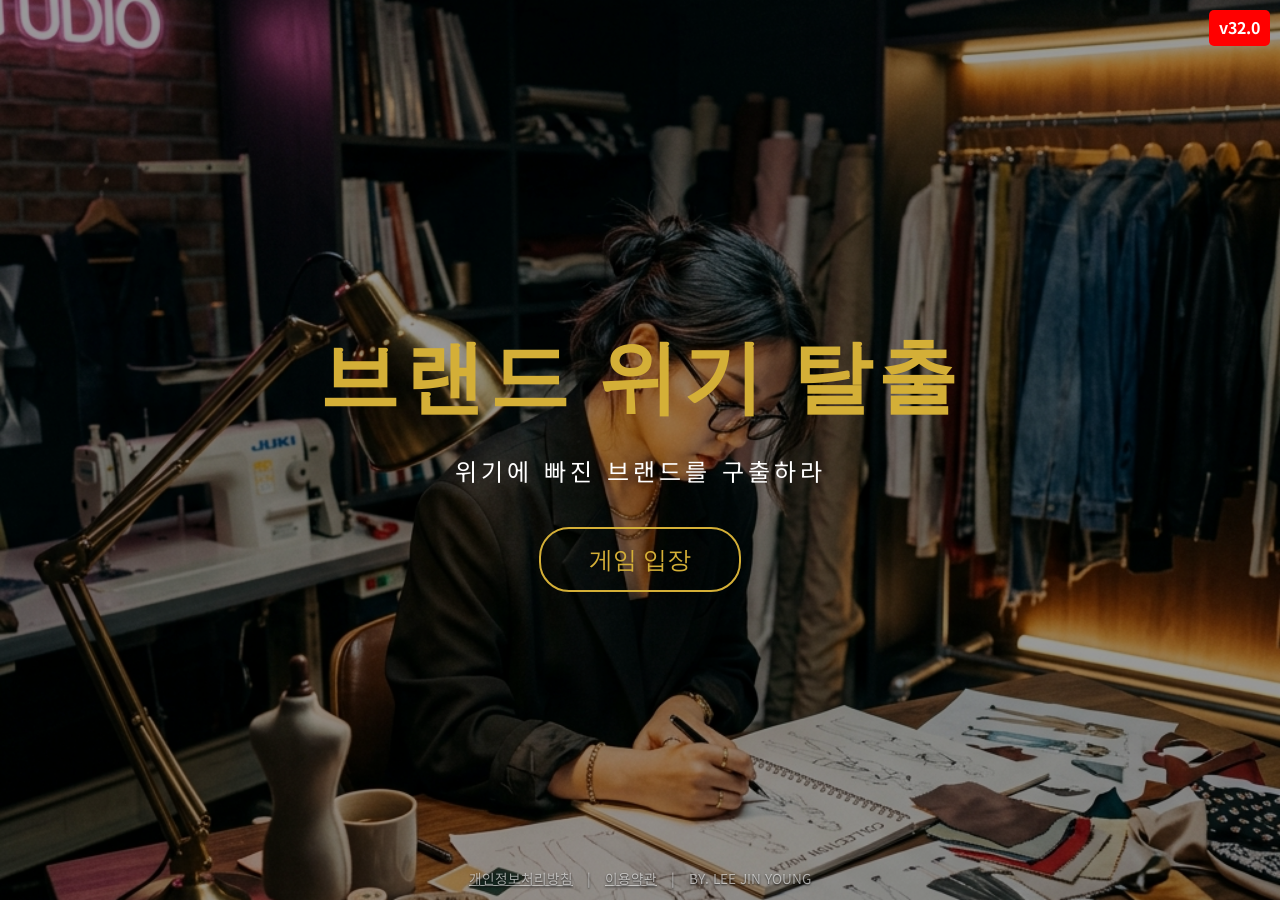
==== index.html @ ca8c33b6 "fix: header layout on mobile, qr standalone flow, restore in-game qr button" ====
<!DOCTYPE html>
<html lang="ko">
<head>
    <meta charset="UTF-8">
    <meta name="viewport" content="width=device-width, initial-scale=1.0, maximum-scale=1.0, user-scalable=no">
    <meta http-equiv="Cache-Control" content="no-cache, no-store, must-revalidate" />
    <meta http-equiv="Pragma" content="no-cache" />
    <meta http-equiv="Expires" content="0" />
    <title>브랜드 위기 탈출</title>
    <!-- Google Fonts -->
    <link rel="preconnect" href="https://fonts.googleapis.com">
    <link rel="preconnect" href="https://fonts.gstatic.com" crossorigin>
    <link href="https://fonts.googleapis.com/css2?family=Noto+Sans+KR:wght@300;400;500;700&family=Playfair+Display:wght@400;600;700&family=Nanum+Pen+Script&display=swap" rel="stylesheet">
    <link rel="stylesheet" href="style.css?v=2.0">
    <script src="https://html2canvas.hertzen.com/dist/html2canvas.min.js"></script>
    <!-- 모바일 터치 환경에서 드래그앤드롭을 지원하기 위한 폴리필 -->
    <link rel="stylesheet" href="https://cdn.jsdelivr.net/npm/mobile-drag-drop@2.3.0/default.css">
    <script src="https://cdn.jsdelivr.net/npm/mobile-drag-drop@2.3.0/index.min.js"></script>
    <script src="https://cdn.jsdelivr.net/npm/mobile-drag-drop@2.3.0/scroll-behaviour.min.js"></script>
    <script>
        MobileDragDrop.polyfill({
            holdToDrag: 0, // 드래그를 즉시 시작 (지연 없음)
            dragImageTranslateOverride: MobileDragDrop.scrollBehaviourDragImageTranslateOverride
        });
        // 태블릿 세로 스크롤 이슈를 일으키던 touchmove 이벤트 제거
    </script>
    <!-- QR 스캐너 라이브러리 추가 -->
    <script src="https://unpkg.com/html5-qrcode" type="text/javascript"></script>
</head>
<body>
    <!-- 현재 학급 워터마크 (교사 확인용) -->
    <div id="active-class-watermark" style="position: fixed; bottom: 10px; right: 10px; font-size: 1rem; font-weight: bold; color: rgba(255, 255, 255, 0.3); z-index: 1000; pointer-events: none; font-family: 'Noto Sans KR', sans-serif;"></div>
    <div id="version-display" style="position:fixed; top:10px; right:10px; z-index:9999; background:red; color:white; padding:5px 10px; font-weight:bold; border-radius:5px;">v32.0</div>
    <div id="app-container">
        <!-- 상단 고정 헤더 -->
        <header id="main-header" class="hidden">
            <div class="header-left">
                <span id="btn-secret-skip" class="brand-logo" style="cursor: pointer;">RE:BRAND</span>
                <span id="current-team-display" class="team-badge"></span>
            </div>
            <div class="header-right" style="display: flex; gap: 0.5rem; align-items: center;">
            </div>
        </header>

        <main id="screen-container">
            <!-- Splash Screen (게임 진입 씬) -->
            <section id="screen-splash" class="screen active">
                <div class="splash-bg"></div>
                <div class="splash-content">
                    <h1 class="splash-title">브랜드 위기 탈출</h1>
                    <p class="splash-subtitle">위기에 빠진 브랜드를 구출하라</p>
                    <button id="btn-enter-game" class="btn-genius pulse-glow">게임 입장</button>
                    <!-- 선생님 전용 비밀 리셋 버튼 (투명) -->
                    <div id="btn-secret-reset" style="position: absolute; top: 0; left: 0; width: 80px; height: 80px; cursor: pointer; z-index: 100;"></div>
                </div>
            </section>

            <!-- QR 인증 화면 (Standalone 모드 전용) -->
            <section id="screen-qr-standalone" class="screen hidden" style="background-image: url('splash_bg.png'); background-size: cover; background-position: center; min-height: 100vh;">
                <div class="glass-overlay" style="padding: 1.5rem; height: 100vh; display: flex; flex-direction: column; align-items: center; justify-content: center; background: rgba(0,0,0,0.6);">
                    <div class="mission-card" style="background: rgba(0,0,0,0.85); max-width: 400px; width: 90%; text-align: center; border: 2px solid var(--accent-gold); padding: 1.5rem; border-radius: 12px; box-shadow: 0 10px 30px rgba(0,0,0,0.8);">
                        <h2 style="color: var(--accent-gold); margin-bottom: 1rem; font-size: 1.6rem; word-break: keep-all;">🧵 원단 조각 발견!</h2>
                        
                        <div id="qr-auth-section">
                            <p style="color: white; font-size: 1.05rem; margin-bottom: 1.5rem; line-height: 1.5; word-break: keep-all;">부서별 비밀번호를<br>입력하세요!</p>
                            
                            <input type="text" id="qr-password-input-standalone" placeholder="비밀번호 입력" style="padding: 1rem; text-align: center; font-size: 1.2rem; border-radius: 8px; border: 1px solid var(--accent-gold); background: rgba(0,0,0,0.6); color: white; width: 100%; margin-bottom: 1rem; box-sizing: border-box;">
                            
                            <button id="btn-submit-qr-pw" class="btn-primary" style="width: 100%; font-size: 1.1rem; padding: 1rem; border-radius: 8px;">확인</button>
                            <p id="qr-error-msg-standalone" class="error-text hidden" style="margin-top: 1rem; font-size: 0.95rem; word-break: keep-all; line-height: 1.4;">비밀번호가 틀렸습니다.<br>부서에 맞는 원단 조각을 찾으러 갑니다!</p>
                        </div>
                        
                        <div id="qr-success-section" class="hidden">
                            <h3 id="qr-success-dept" style="color: #2ecc71; margin-bottom: 0.8rem; font-size: 1.4rem;">[부서명] 원단 획득!</h3>
                            <div style="background: rgba(255,255,255,0.1); border-radius: 8px; padding: 1rem; margin-bottom: 1.5rem;">
                                <img src="조각 원단.png" style="width: 180px; height: 180px; object-fit: cover; border-radius: 12px; margin-bottom: 1rem; border: 3px solid var(--accent-gold); box-shadow: 0 4px 15px rgba(0,0,0,0.5);">
                                <p id="qr-success-message" style="color: #f1c40f; font-size: 1.1rem; font-weight: bold; line-height: 1.5; word-break: keep-all;"></p>
                            </div>
                            <p style="color: #ddd; margin-bottom: 1.5rem; line-height: 1.5; font-size: 0.95rem; word-break: keep-all;">인증이 완료되었습니다!<br><br>문제를 풀던 원래 게임 탭으로 돌아가면 자동으로 다음 미션이 열립니다.</p>
                            <button id="btn-close-qr-tab" class="btn-secondary" style="width: 100%; border-color: var(--accent-gold); color: var(--accent-gold); padding: 1rem; font-size: 1.1rem; border-radius: 8px;" onclick="window.close(); alert('창이 자동으로 닫히지 않으면, 이 탭을 닫고 원래 게임 화면으로 돌아가주세요!');">이 창 닫고 돌아가기</button>
                        </div>
                    </div>
                </div>
            </section>

            <div id="genius-modal" class="modal hidden">
                <div class="modal-content genius-content">
                    <h2 class="genius-text glow-text">"당신의 부서는 무엇입니까?"</h2>
                </div>
            </div>

            <!-- Screen 0: 부서/직급 선택 -->
            <section id="screen-0" class="screen hidden">
                <div class="admin-toggle-area" id="admin-toggle-btn"></div> <!-- 숨겨진 버튼 영역 -->
                
                <div id="department-selection" class="selection-panel">
                    <h2 class="genius-header">부서 선택</h2>
                    <div id="dept-grid" class="grid-container">
                        <!-- JS에서 동적 렌더링 -->
                    </div>
                </div>

                <div id="role-selection" class="selection-panel hidden">
                    <button id="btn-back-to-dept" class="btn-text">← 부서 다시 선택</button>
                    <h2><span id="selected-dept-name"></span> 직급 선택</h2>
                    <p class="guide-text">본인의 역할을 선택하세요. 한 번 선택하면 되돌릴 수 없습니다.</p>
                    <div id="role-grid" class="grid-container">
                        <button class="role-card" data-role="인턴">
                            <h3>인턴</h3>
                            <p>직접적인 단서 탐색</p>
                        </button>
                        <button class="role-card" data-role="사원">
                            <h3>사원</h3>
                            <p>자료 해석 및 분석</p>
                        </button>
                        <button class="role-card" data-role="차장">
                            <h3>차장</h3>
                            <p>핵심 개념 도출</p>
                        </button>
                        <button class="role-card" data-role="부장">
                            <h3>부장</h3>
                            <p>종합 판단 및 제출</p>
                        </button>
                    </div>
                </div>
            </section>

            <!-- Screen 1: 오프닝 -->
            <section id="screen-1" class="screen hidden" style="background-image: url('stage1_bg.png'); background-size: cover; background-position: center; min-height: 100vh;">
                <h2>사건의 시작: 잠긴 다이어리</h2>
                <p class="guide-text">조사 카드 4장을 뒤집어 단서를 확인하고, 올바른 순서로 정렬하여 잠금을 해제하세요.</p>
                
                <div id="intro-modal" class="modal hidden">
                    <div class="modal-content no-scrollbar" style="max-height: 85vh; overflow-y: auto; overflow-x: hidden; width: 95%; max-width: 600px; padding: 2rem;">
                        <h3 style="margin-bottom: 1rem; text-align: center;">사건의 시작</h3>
                        <video id="intro-video" controls playsinline width="100%" class="intro-video-player" style="margin-bottom: 1rem; border-radius: 8px;">
                            <source src="intro_video.mp4" type="video/mp4">
                            브라우저가 비디오 태그를 지원하지 않습니다.
                        </video>
                        <div id="intro-text-container" class="no-scrollbar" style="font-size: 1.1rem; line-height: 1.6; text-align: left; margin-bottom: 2.5rem; padding-right: 10px; max-height: 30vh; overflow-y: auto;">
                            <!-- JS에서 문단별로 렌더링 -->
                        </div>
                        <div style="display: flex; justify-content: flex-end; margin-top: 1rem;">
                            <button id="btn-intro-next" class="btn-primary" style="width: auto; padding: 0.8rem 2rem;">다음 ▶</button>
                            <button id="close-intro-modal" class="btn-primary hidden" style="width: auto; padding: 0.8rem 2rem;">단서 찾기 시작!</button>
                        </div>
                    </div>
                </div>

                <div id="opening-cards" class="card-container sortable-container">
                    <!-- JS 렌더링 -->
                </div>
                
                <div class="action-area">
                    <button id="btn-unlock" class="btn-primary">잠금 해제</button>
                </div>

                <!-- 다이어리 모달 -->
                <div id="diary-modal" class="modal hidden">
                    <div class="modal-content diary-content">
                        <h3>한서연의 메모</h3>
                        <p id="diary-text"></p>
                        
                        <div class="question-box">
                            <p><strong>이 흐름(생산 → 사용 → 폐기)은 어떤 구조인가요?</strong></p>
                            <div class="radio-group">
                                <label><input type="radio" name="flow-type" value="선형"> 선형 구조</label>
                                <label><input type="radio" name="flow-type" value="순환"> 순환 구조</label>
                            </div>
                            <button id="btn-submit-opening" class="btn-primary">제출</button>
                            <p id="opening-error-msg" class="error-text hidden">틀렸습니다. 부장님과 상의해보세요.</p>
                        </div>
                    </div>
                </div>
            </section>

            <!-- Screen 2 (1단계: 디자인요소실) -->
            <section id="screen-2" class="screen hidden" style="background-image: url('https://images.unsplash.com/photo-1558769132-cb1aea458c5e'); background-size: cover; background-position: center; min-height: 100vh;">
                <style>.glass-overlay::-webkit-scrollbar { display: none; }</style>
                <div class="glass-overlay" style="padding: 1.5rem; height: 100vh; overflow-y: auto; scrollbar-width: none; -ms-overflow-style: none;">
                    <header class="stage-header">
                        <h2>1단계: 디자인요소실 🔍</h2>
                        <div style="display: flex; gap: 1rem; align-items: center;">
                            <div id="role-badge" class="badge">현재 역할: <span id="display-current-role">인턴</span></div>
                            <button id="btn-logout-role" class="btn-secondary" style="padding: 0.3rem 0.8rem; font-size: 0.9rem;">부서/역할 변경</button>
                        </div>
                    </header>

                    <!-- 미션 컨테이너 -->
                    <div class="mission-container">
                        <!-- 1-1. 몽타주 추리 (직급별 비대칭 단서) -->
                        <div class="mission-card" id="mission-1-1">
                            <h3>[미션 1] 목격자의 몽타주 조각</h3>
                            <div class="clue-box">
                                <p id="montage-clue-text" style="font-size: 1.1rem; margin-bottom: 1rem; font-style: italic;">"단서 텍스트가 여기에 표시됩니다."</p>
                                <div id="montage-options" class="options-group">
                                    <!-- JS 렌더링 -->
                                </div>
                                
                                <!-- 부장 전용 -->
                                <div id="manager-montage-panel" class="hidden manager-panel" style="margin-top: 1rem;">
                                    <h4 style="margin-bottom: 0.5rem; color: var(--accent-gold);">전체 원단 대조표 (부장 전용)</h4>
                                    <table class="clue-table" style="width: 100%; border-collapse: collapse; text-align: center;">
                                        <tr style="background: rgba(0,0,0,0.3);"><th>원단</th><th>선</th><th>색</th><th>재질</th><th>무늬</th></tr>
                                        <tr><td>A</td><td>세로선</td><td>난색</td><td>부드러운</td><td>큰무늬</td></tr>
                                        <tr><td>B</td><td>가로선</td><td>한색</td><td>뻣뻣한</td><td>작은무늬</td></tr>
                                        <tr><td>C</td><td>가로선</td><td>한색</td><td>뻣뻣한</td><td>큰무늬</td></tr>
                                        <tr><td>D</td><td>가로선</td><td>난색</td><td>부드러운</td><td>작은무늬</td></tr>
                                    </table>
                                </div>
                            </div>
                        </div>

                        <!-- 1-2. 원단 선별 (직급별 비대칭 단서) -->
                        <div class="mission-card hidden" id="mission-1-2">
                            <h3>[미션 2] 진짜 원단을 가려내라</h3>
                            <div class="clue-box">
                                <h4 id="fabric-clue-title" style="margin-bottom: 0.5rem; color: var(--accent-gold);">물 사용량 기준</h4>
                                <p id="fabric-clue-text" style="font-size: 1rem; margin-bottom: 1rem; white-space: pre-line;">"단서 텍스트가 여기에 표시됩니다."</p>
                                
                                <!-- 학생들에게 제공되는 공통 데이터베이스 표 -->
                                <div style="margin-bottom: 1rem; background: rgba(0,0,0,0.5); padding: 1rem; border-radius: 8px;">
                                    <h4 style="margin-bottom: 0.5rem; color: #a4b0be;">[참고 자료: 원단 환경 성분표]</h4>
                                    <table class="clue-table" style="width: 100%; border-collapse: collapse; text-align: center; font-size: 0.9rem;">
                                        <tr style="background: rgba(255,255,255,0.1);"><th>원단명</th><th>물 사용량</th><th>재활용 여부</th><th>유해물질 배출</th></tr>
                                        <tr><td>원단 E</td><td>낮음</td><td>가능</td><td>있음</td></tr>
                                        <tr><td>원단 F</td><td>높음</td><td>가능</td><td>없음</td></tr>
                                        <tr><td>원단 G</td><td>낮음</td><td>불가능</td><td>없음</td></tr>
                                        <tr><td>원단 H</td><td>낮음</td><td>가능</td><td>없음</td></tr>
                                        <tr><td>원단 I</td><td>높음</td><td>불가능</td><td>있음</td></tr>
                                    </table>
                                </div>

                                <div class="options-group" style="display: flex; flex-wrap: wrap; gap: 10px;">
                                    <button class="btn-secondary fabric-btn" data-val="E">원단 E</button>
                                    <button class="btn-secondary fabric-btn" data-val="F">원단 F</button>
                                    <button class="btn-secondary fabric-btn" data-val="G">원단 G</button>
                                    <button class="btn-secondary fabric-btn" data-val="H">원단 H</button>
                                    <button class="btn-secondary fabric-btn" data-val="I">원단 I</button>
                                </div>
                                
                                <div style="margin-top: 1rem; text-align: center;">
                                    <button id="btn-submit-mission-1-2" class="btn-primary">선택 완료 및 제출</button>
                                </div>
                            </div>
                        </div>

                        <!-- 1-3. 실천적 추론 -->
                        <div class="mission-card hidden" id="mission-1-3">
                            <h3>[미션 3] 실천적 추론 - 대표의 쪽지</h3>
                            <div class="clue-box">
                                <div id="reasoning-context" style="background: rgba(255,255,255,0.05); padding: 1rem; border-radius: 8px; margin-bottom: 1rem; line-height: 1.6;">
                                </div>
                                <h4 id="reasoning-role-label" style="color: var(--accent-gold); margin-bottom: 0.5rem;">입장 정리</h4>
                                <textarea id="reasoning-textarea" placeholder="이곳에 의견을 자유롭게 서술해 주세요. (최소 15자 이상, '환경' 등 관련 키워드 포함)" style="width: 100%; height: 100px; padding: 0.8rem; background: rgba(0,0,0,0.5); color: white; border: 1px solid var(--border-color); border-radius: 4px; resize: vertical;"></textarea>
                            </div>
                        </div>

                        <button id="btn-stage1-confirm-all" class="btn-primary" style="margin-top: 1rem; padding: 1rem; font-size: 1.1rem; width: 100%;">이 화면의 단서 확인 완료 (부장에게 전달)</button>

                        <!-- 부장 전용 팀원 확인 현황판 및 최종 제출 -->
                        <div id="manager-submit-panel" class="hidden mission-card" style="border: 2px solid var(--accent-gold); background: rgba(15, 15, 15, 0.95);">
                            <h3>👑 팀원 확인 현황 및 최종 제출</h3>
                            <div id="team-status-board" style="display: flex; gap: 1rem; margin-bottom: 1rem; justify-content: center; flex-wrap: wrap;">
                                <div class="status-item" id="status-인턴" style="display: flex; flex-direction: column; align-items: center; background: rgba(0,0,0,0.5);">
                                    <span>인턴: <span class="status-icon">❌</span></span>
                                    <div class="reasoning-display" style="font-size: 0.8rem; color: #bbb; margin-top: 0.5rem; max-width: 150px; word-break: keep-all; display: none;"></div>
                                </div>
                                <div class="status-item" id="status-사원" style="display: flex; flex-direction: column; align-items: center; background: rgba(0,0,0,0.5);">
                                    <span>사원: <span class="status-icon">❌</span></span>
                                    <div class="reasoning-display" style="font-size: 0.8rem; color: #bbb; margin-top: 0.5rem; max-width: 150px; word-break: keep-all; display: none;"></div>
                                </div>
                                <div class="status-item" id="status-차장" style="display: flex; flex-direction: column; align-items: center; background: rgba(0,0,0,0.5);">
                                    <span>차장: <span class="status-icon">❌</span></span>
                                    <div class="reasoning-display" style="font-size: 0.8rem; color: #bbb; margin-top: 0.5rem; max-width: 150px; word-break: keep-all; display: none;"></div>
                                </div>
                            </div>
                            <p style="font-size: 0.9rem; color: #ccc; margin-bottom: 0.5rem; text-align: center;">모든 팀원이 단서 확인을 완료해야 최종 제출이 가능합니다.</p>
                            <p style="font-size: 0.95rem; color: var(--accent-gold); margin-bottom: 1.5rem; text-align: center; font-weight: bold;">🗣️ 부장님은 팀원들과의 회의(대화)를 통해 알아낸 미션 1과 2의 정답을 아래에 선택해주세요!</p>
                            <div style="display: flex; flex-direction: column; gap: 1rem; align-items: center;">
                                <div style="display: flex; gap: 0.5rem; align-items: center; width: 100%; justify-content: space-between; max-width: 400px;">
                                    <span style="color: var(--accent-gold);">미션 1 몽타주 결과:</span>
                                    <select id="manager-final-answer-1" class="manager-select" style="padding: 0.5rem; background: rgba(0,0,0,0.8); color: white; border: 1px solid var(--accent-gold); border-radius: 4px;">
                                        <option value="">디자인 요소 원단 선택</option>
                                        <option value="A">원단 A</option>
                                        <option value="B">원단 B</option>
                                        <option value="C">원단 C</option>
                                        <option value="D">원단 D</option>
                                    </select>
                                </div>
                                <div style="display: flex; gap: 0.5rem; align-items: center; width: 100%; justify-content: space-between; max-width: 400px;">
                                    <span style="color: var(--accent-gold);">미션 2 친환경 원단 결과:</span>
                                    <select id="manager-final-answer-2" class="manager-select" style="padding: 0.5rem; background: rgba(0,0,0,0.8); color: white; border: 1px solid var(--accent-gold); border-radius: 4px;">
                                        <option value="">진짜 원단 선택</option>
                                        <option value="E">원단 E</option>
                                        <option value="F">원단 F</option>
                                        <option value="G">원단 G</option>
                                        <option value="H">원단 H</option>
                                        <option value="I">원단 I</option>
                                    </select>
                                </div>
                                <div style="position: relative; display: inline-block; width: 100%; max-width: 400px;">
                                    <button id="btn-submit-stage1" class="btn-primary" style="width: 100%;" disabled>최종 정답 제출</button>
                                    <div id="secret-skip-stage1" style="position: absolute; right: 0; top: 0; width: 40px; height: 100%; cursor: pointer; z-index: 10; opacity: 0;" title="강제 패스"></div>
                                </div>
                            </div>
                            <p id="manager-error-msg" class="error-text hidden" style="text-align: center; margin-top: 1rem;">오답입니다! 팀원들의 단서를 다시 확인해보세요.</p>
                        </div>
                    </div>
                </div>
            </section>

            <!-- 2단계 스토리 모달 -->
            <div id="stage2-story-modal" class="modal hidden">
                <div class="modal-content" style="max-width: 600px; text-align: left; background: rgba(15, 17, 21, 0.95); border: 2px solid var(--accent-gold);">
                    <h2 style="color: var(--accent-gold); margin-bottom: 1rem;">패턴/봉제실 진입 🔓</h2>
                    <div id="stage2-intro-text" style="line-height: 1.6; margin-bottom: 2rem; font-size: 1.05rem;">
                        <!-- JS에서 채움 -->
                    </div>
                    <div style="text-align: center;">
                        <button id="btn-start-stage2-missions" class="btn-primary">암호 해독 시작</button>
                    </div>
                </div>
            </div>

            <!-- 2단계 방 (Screen 3) -->
            <section id="screen-3" class="screen hidden" style="background-image: url('stage3_backstage.png'); background-size: cover; background-position: center; position: relative;">
                <div class="glass-overlay" style="padding: 1.5rem; height: 100vh; overflow-y: auto; scrollbar-width: none; -ms-overflow-style: none;">
                    <header class="stage-header">
                        <h2>2단계: 패턴/봉제실 🧵</h2>
                        <div style="display: flex; gap: 1rem; align-items: center;">
                            <div class="badge">현재 역할: <span id="display-current-role-stage2"></span></div>
                            <button class="btn-secondary btn-logout-role" style="padding: 0.3rem 0.8rem; font-size: 0.9rem;">부서/역할 변경</button>
                        </div>
                    </header>

                    <div id="stage2-employee-panel" class="mission-container">
                        <div class="mission-card" style="background: rgba(0,0,0,0.85); max-width: 600px; margin: 0 auto;">
                            <h3 id="stage2-puzzle-title" style="color: var(--accent-gold); margin-bottom: 1rem;"></h3>
                            <p id="stage2-puzzle-text" style="line-height: 1.6; text-align: left; font-size: 1.1rem;"></p>
                            <p id="stage2-puzzle-hint" style="color: #aaa; font-size: 0.9rem; text-align: left; margin-top: 1rem;"></p>
                            <div style="margin-top: 2rem; display: flex; flex-direction: column; align-items: center; gap: 1rem;">
                                <input type="number" id="stage2-answer-input" placeholder="정답 숫자 입력" style="padding: 0.8rem; text-align: center; font-size: 1.2rem; border-radius: 8px; border: 1px solid var(--accent-gold); background: rgba(0,0,0,0.6); color: white; width: 200px;">
                                <button id="btn-stage2-submit" class="btn-primary">암호 해독 완료</button>
                            </div>
                        </div>
                    </div>

                    <div id="stage2-manager-panel" class="mission-container hidden">
                        <div class="mission-card" style="background: rgba(0,0,0,0.9); max-width: 600px; margin: 0 auto; border: 2px solid var(--accent-gold);">
                            <div id="manager-stage2-puzzle" style="margin-bottom: 2rem; padding: 1rem; background: rgba(255,255,255,0.05); border-radius: 8px; text-align: left;">
                                <h4 id="manager-stage2-puzzle-title" style="color: var(--accent-gold); margin-bottom: 0.5rem;">지시서 조각 4</h4>
                                <p id="manager-stage2-puzzle-text" style="line-height: 1.6;"></p>
                                <p id="manager-stage2-puzzle-hint" style="color: #888; font-size: 0.9rem; margin-top: 1rem;"></p>
                            </div>
                            <p style="font-size: 0.95rem; color: var(--accent-gold); margin-bottom: 1.5rem; text-align: center; font-weight: bold;">🗣️ 부장님은 본인의 문제를 풀고, 팀원들이 해독한 숫자 3개를 모아 금고 비밀번호(4자리)를 완성하세요!</p>
                            <h3 style="color: var(--accent-gold);">👑 최종 생산 공장 제어판</h3>
                            <div id="team-status-board-stage2" style="display: flex; gap: 1rem; margin: 1.5rem 0; justify-content: center; flex-wrap: wrap;">
                                <div class="status-item" id="status-stage2-인턴" style="background: rgba(0,0,0,0.5);">인턴: <span class="status-icon">❌</span></div>
                                <div class="status-item" id="status-stage2-사원" style="background: rgba(0,0,0,0.5);">사원: <span class="status-icon">❌</span></div>
                                <div class="status-item" id="status-stage2-차장" style="background: rgba(0,0,0,0.5);">차장: <span class="status-icon">❌</span></div>
                            </div>
                            <p style="font-size: 0.95rem; color: var(--accent-gold); margin-bottom: 1.5rem; text-align: center; font-weight: bold;">🗣️ 부장님은 팀원들이 해독한 숫자 3개를 모아 금고 비밀번호(4자리)를 완성하세요!</p>
                            
                            <div class="factory-machine-container" style="position: relative; width: 100%; max-width: 600px; aspect-ratio: 3/2; margin: 0 auto; background-image: url('factory_panel.png'); background-size: cover; background-position: center; border-radius: 12px; border: 2px solid #333; box-shadow: 0 10px 30px rgba(0,0,0,0.8);">
                                <!-- 화면 영역의 기본 별 4개를 가리기 위한 배경(검은색에 가까운 짙은 녹색) 덮개 및 입력창 -->
                                <input type="password" id="manager-vault-pw" placeholder="****" maxlength="4" style="position: absolute; top: 35%; left: 30%; width: 40%; height: 25%; background: #071007; border: none; color: #0f0; font-size: 4.5rem; text-align: center; letter-spacing: 20px; text-shadow: 0 0 15px #0f0; outline: none; z-index: 10;">
                                <!-- 가동 버튼 영역에 투명 버튼 덮어씌우기 -->
                                <button id="btn-submit-stage2" style="position: absolute; top: 62%; left: 37%; width: 26%; height: 28%; background: transparent; border: none; cursor: pointer; z-index: 10; border-radius: 50%;" disabled></button>
                            </div>
                            
                            <p id="manager-error-msg-stage2" class="error-text hidden" style="text-align: center; margin-top: 1rem;">비밀번호가 틀렸습니다. 순서(인턴-사원-차장)가 맞는지 확인하세요!</p>
                        </div>
                    </div>
                </div>
            </section>

            <!-- 3단계 스토리 모달 -->
            <div id="stage3-story-modal" class="modal hidden">
                <div class="modal-content" style="max-width: 600px; text-align: left; background: rgba(15, 17, 21, 0.95); border: 2px solid var(--accent-gold);">
                    <h2 style="color: var(--accent-gold); margin-bottom: 1rem;">스타일링실 진입 🔓</h2>
                    <div id="stage3-intro-text" style="line-height: 1.6; margin-bottom: 2rem; font-size: 1.05rem;">
                        <!-- JS에서 채움 -->
                    </div>
                    <div style="text-align: center;">
                        <button id="btn-start-stage3-missions" class="btn-primary">스타일링 단서 수집 시작</button>
                    </div>
                </div>
            </div>

            <!-- 3단계 방 (Screen 4) -->
            <section id="screen-4" class="screen hidden" style="background-image: url('https://images.unsplash.com/photo-1567113463300-102a7eb3cb26'); background-size: cover; background-position: center; position: relative;">
                <div class="glass-overlay" style="padding: 1.5rem; height: 100vh; overflow-y: auto; scrollbar-width: none; -ms-overflow-style: none;">
                    <header class="stage-header">
                        <h2>3단계: 스타일링실 👗</h2>
                        <div style="display: flex; gap: 1rem; align-items: center;">
                            <div class="badge">현재 역할: <span id="display-current-role-stage3"></span></div>
                            <button class="btn-secondary btn-logout-role" style="padding: 0.3rem 0.8rem; font-size: 0.9rem;">부서/역할 변경</button>
                        </div>
                    </header>

                    <div id="stage3-employee-panel" class="mission-container">
                        <div class="mission-card" style="background: rgba(0,0,0,0.85); max-width: 600px; margin: 0 auto;">
                            <h3 id="stage3-puzzle-title" style="color: var(--accent-gold); margin-bottom: 1rem;"></h3>
                            <p id="stage3-puzzle-text" style="line-height: 1.6; text-align: left; font-size: 1.1rem;"></p>
                            <p id="stage3-puzzle-hint" style="color: #aaa; font-size: 0.9rem; text-align: left; margin-top: 1rem;"></p>
                            <div style="margin-top: 2rem; display: flex; flex-direction: column; align-items: center; gap: 1rem;">
                                <input type="text" id="stage3-answer-input" placeholder="정답 텍스트 입력" style="padding: 0.8rem; text-align: center; font-size: 1.2rem; border-radius: 8px; border: 1px solid var(--accent-gold); background: rgba(0,0,0,0.6); color: white; width: 80%;">
                                <button id="btn-stage3-submit" class="btn-primary">단서 전송</button>
                            </div>
                        </div>
                    </div>

                    <div id="stage3-manager-panel" class="mission-container hidden">
                        <div class="mission-card" style="background: rgba(0,0,0,0.85); max-width: 900px; margin: 0 auto; border: 2px solid var(--accent-gold); padding: 1rem;">
                            <h3 style="color: var(--accent-gold); margin-bottom: 0.5rem;">👑 프리미엄 부티크 스타일링 룸</h3>
                            
                            <div id="team-status-board-stage3" style="display: flex; gap: 1rem; margin-bottom: 1rem; justify-content: center; flex-wrap: wrap;">
                                <div class="status-item" id="status-stage3-인턴" style="background: rgba(0,0,0,0.5);">인턴: <span class="status-icon">❌</span></div>
                                <div class="status-item" id="status-stage3-사원" style="background: rgba(0,0,0,0.5);">사원: <span class="status-icon">❌</span></div>
                                <div class="status-item" id="status-stage3-차장" style="background: rgba(0,0,0,0.5);">차장: <span class="status-icon">❌</span></div>
                            </div>
                            
                            <!-- 부장 단서 1 (퍼스널 컬러) -->
                            <div id="stage3-manager-step1" style="margin-bottom: 2rem; border: 1px dashed var(--accent-gold); padding: 1rem; border-radius: 8px;">
                                <h4 id="stage3-manager-title" style="color: #c7a477; margin-bottom: 1rem;"></h4>
                                <p id="stage3-manager-text" style="font-size: 1.1rem; text-align: left; margin-bottom: 1rem; line-height: 1.6;"></p>
                                <input type="text" id="stage3-manager-answer-input" placeholder="정답 텍스트 입력" style="padding: 0.8rem; text-align: center; font-size: 1.2rem; border-radius: 8px; border: 1px solid var(--accent-gold); background: rgba(0,0,0,0.6); color: white; width: 60%; margin-bottom: 1rem;">
                                <br>
                                <button id="btn-stage3-manager-submit" class="btn-primary" style="width: 60%;">단서 전송</button>
                            </div>

                            <!-- 부장 단서 2 (종이인형) -->
                            <div id="stage3-manager-step2" class="hidden">
                                <p style="font-size: 0.95rem; color: var(--accent-gold); margin-bottom: 1.5rem; text-align: center; font-weight: bold;">🗣️ 팀원들이 알아낸 4가지 요소(컬러/선/온도/무늬)에 정확히 맞는 옷을 왼쪽 옷장에서 골라 아바타나 우측 슬롯에 입히세요!</p>
                                
                                <div class="paperdoll-studio-container" style="display: flex; gap: 1rem; align-items: flex-start; justify-content: center; margin-top: 1rem; max-width: 800px; margin-left: auto; margin-right: auto;">
                                <!-- 왼쪽: 옷장 (인벤토리) - 나중에 옷 종류가 늘어날 것에 대비해 초소형 패딩 적용 -->
                                <div class="closet-section" style="flex: 1; background: #e6cfa3; border: 3px solid #8b5a2b; border-radius: 10px; padding: 0.5rem; box-shadow: inset 0 0 10px rgba(139,90,43,0.3);">
                                    <h4 style="text-align: center; color: #5a3a1b; margin-bottom: 0.5rem; font-family: var(--font-heading); font-size: 0.9rem;">👗 패션쇼 백스테이지 (Showroom)</h4>
                                    
                                    <div class="closet-shelf" style="padding: 0.3rem; margin-bottom: 0.3rem;">
                                        <div class="closet-label" style="font-size: 0.7rem;">선 (착시효과)</div>
                                        <div class="shelf-items">
                                            <div class="paperdoll-item" draggable="true" data-category="line" data-val="세로선">
                                                <img src="cloth_line_v_1786282011681.png" style="width: 100%; height: auto; mix-blend-mode: multiply;">
                                            </div>
                                            <div class="paperdoll-item" draggable="true" data-category="line" data-val="가로선">
                                                <img src="cloth_line_h_1786282021678.png" style="width: 100%; height: auto; mix-blend-mode: multiply;">
                                            </div>
                                            <div class="paperdoll-item" draggable="true" data-category="line" data-val="사선">
                                                <img src="cloth_line_d_1786282163630.png" style="width: 100%; height: auto; mix-blend-mode: multiply;">
                                            </div>
                                            <div class="paperdoll-item" draggable="true" data-category="line" data-val="무지">
                                                <img src="cloth_line_n_1786282235174.png" style="width: 100%; height: auto; mix-blend-mode: multiply;">
                                            </div>
                                        </div>
                                    </div>
                                    
                                    <div class="closet-shelf" style="padding: 0.3rem; margin-bottom: 0.3rem;">
                                        <div class="closet-label" style="font-size: 0.7rem;">색 (온도)</div>
                                        <div class="shelf-items">
                                            <div class="paperdoll-item" draggable="true" data-category="color" data-val="한색">
                                                <img src="cloth_color_cool_1786282244609.png" style="width: 100%; height: auto; mix-blend-mode: multiply;">
                                            </div>
                                            <div class="paperdoll-item" draggable="true" data-category="color" data-val="난색">
                                                <img src="cloth_color_warm_1786282255619.png" style="width: 100%; height: auto; mix-blend-mode: multiply;">
                                            </div>
                                            <div class="paperdoll-item" draggable="true" data-category="color" data-val="뉴트럴">
                                                <img src="cloth_color_neutral_1786282265966.png" style="width: 100%; height: auto; mix-blend-mode: multiply;">
                                            </div>
                                            <div class="paperdoll-item" draggable="true" data-category="color" data-val="무채색">
                                                <img src="cloth_color_mono_1786282373249.png" style="width: 100%; height: auto; mix-blend-mode: multiply;">
                                            </div>
                                        </div>
                                    </div>

                                    <div class="closet-shelf" style="padding: 0.3rem; margin-bottom: 0.3rem;">
                                        <div class="closet-label" style="font-size: 0.7rem;">재질 (촉감)</div>
                                        <div class="shelf-items">
                                            <div class="paperdoll-item" draggable="true" data-category="material" data-val="뻣뻣한">
                                                <img src="cloth_mat_stiff_1786282385072.png" style="width: 100%; height: auto; mix-blend-mode: multiply;">
                                            </div>
                                            <div class="paperdoll-item" draggable="true" data-category="material" data-val="부드러운">
                                                <img src="cloth_mat_soft_1786282395544.png" style="width: 100%; height: auto; mix-blend-mode: multiply;">
                                            </div>
                                            <div class="paperdoll-item" draggable="true" data-category="material" data-val="얇은">
                                                <img src="cloth_mat_thin_1786282406556.png" style="width: 100%; height: auto; mix-blend-mode: multiply;">
                                            </div>
                                            <div class="paperdoll-item" draggable="true" data-category="material" data-val="두꺼운">
                                                <img src="cloth_mat_thick_1786282421305.png" style="width: 100%; height: auto; mix-blend-mode: multiply;">
                                            </div>
                                        </div>
                                    </div>
                                    
                                    <div class="closet-shelf" style="padding: 0.3rem; margin-bottom: 0.3rem;">
                                        <div class="closet-label" style="font-size: 0.7rem;">무늬 (패턴)</div>
                                        <div class="shelf-items">
                                            <div class="paperdoll-item" draggable="true" data-category="pattern" data-val="작은무늬">
                                                <img src="cloth_pat_small_1786282434396.png" style="width: 100%; height: auto; mix-blend-mode: multiply;">
                                            </div>
                                            <div class="paperdoll-item" draggable="true" data-category="pattern" data-val="큰무늬">
                                                <img src="item_jacket_large.png" style="width: 100%; height: auto; mix-blend-mode: multiply;">
                                            </div>
                                            <div class="paperdoll-item" draggable="true" data-category="pattern" data-val="체크무늬">
                                                <div style="width: 100%; height: 100%; min-height: 40px; background: repeating-linear-gradient(0deg, transparent, transparent 10px, rgba(0,0,0,0.2) 10px, rgba(0,0,0,0.2) 20px), repeating-linear-gradient(90deg, transparent, transparent 10px, rgba(0,0,0,0.2) 10px, rgba(0,0,0,0.2) 20px), #fff; border: 1px solid #333; display: flex; align-items: center; justify-content: center; font-size: 11px; font-weight: bold; border-radius: 4px; color: #333;">체크</div>
                                            </div>
                                            <div class="paperdoll-item" draggable="true" data-category="pattern" data-val="무늬없음">
                                                <img src="cloth_line_n_1786282235174.png" style="width: 100%; height: auto; mix-blend-mode: multiply; filter: hue-rotate(180deg);">
                                            </div>
                                        </div>
                                    </div>
                                </div>
                                
                                <!-- 가운데: 아바타 모델 (드롭존) - 크기 100% 유지(상대적 축소) -->
                                <div id="avatar-dropzone" class="avatar-section" style="width: 220px; height: 400px; background-image: url('avatar_base.png'); background-size: cover; background-position: center; border-radius: 12px; border: 3px dashed #8b5a2b; position: relative; box-shadow: 0 8px 15px rgba(0,0,0,0.2); overflow: hidden;">
                                    <div style="position: absolute; bottom: -5px; width: 100%; text-align: center; z-index: 20;">
                                        <div style="background: rgba(255,255,255,0.9); padding: 0.3rem 0.8rem; display: inline-block; border-radius: 15px; border: 2px solid #8b5a2b; color: #5a3a1b; font-size: 0.8rem; font-weight: bold;">오지수 모델 핏</div>
                                    </div>
                                    <div class="dropzone-hint" style="position: absolute; top: 10px; width: 100%; text-align: center; color: rgba(139,90,43,0.7); font-size: 0.75rem; font-weight: bold; background: rgba(255,255,255,0.8); padding: 0.2rem; border-radius: 8px; z-index: 20;">이곳이나 우측 슬롯에 드롭!</div>
                                </div>
                                
                                <!-- 오른쪽: 장착된 아이템 표시 패널 (아바타 높이에 맞춤) -->
                                <div class="equipped-panel" style="width: 110px; height: 400px; display: flex; flex-direction: column; gap: 8px; background: rgba(255,255,255,0.5); padding: 8px; border-radius: 10px; border: 2px solid #c7a477;">
                                    <div style="text-align: center; font-size: 0.75rem; font-weight: bold; color: #5a3a1b;">장착 슬롯</div>
                                    <div class="avatar-slot" id="slot-line" data-accept="선" style="flex: 1;"></div>
                                    <div class="avatar-slot" id="slot-color" data-accept="색" style="flex: 1;"></div>
                                    <div class="avatar-slot" id="slot-material" data-accept="재질" style="flex: 1;"></div>
                                    <div class="avatar-slot" id="slot-pattern" data-accept="무늬" style="flex: 1;"></div>
                                </div>
                            </div>
                            
                            <div style="text-align: center; margin-top: 1.5rem;">
                                <button id="btn-submit-stage3" class="btn-primary" style="width: 100%; max-width: 400px;" disabled>스타일링 확정 및 런칭쇼 준비!</button>
                                <p id="manager-error-msg-stage3" class="error-text hidden" style="margin-top: 1rem;">오답입니다! 팀원들이 알아낸 4가지 요소가 정확히 선택되었는지 확인하세요!</p>
                            </div>
                            </div> <!-- End stage3-manager-step2 -->
                        </div>
                    </div>
                </div>
            </section>
            <!-- 4단계 스토리 모달 -->
            <div id="stage4-story-modal" class="modal hidden">
                <div class="modal-content" style="max-width: 600px; text-align: left; background: rgba(15, 17, 21, 0.7); border: 2px solid var(--accent-gold);">
                    <h2 style="color: var(--accent-gold); margin-bottom: 1rem;">런칭쇼 대기실 진입 🔓</h2>
                    <div id="stage4-intro-text" style="line-height: 1.6; margin-bottom: 2rem; font-size: 1.05rem;">
                        <!-- JS에서 채움 -->
                    </div>
                    <div style="text-align: center;">
                        <button id="btn-start-stage4-missions" class="btn-primary">런칭쇼 기획 시작</button>
                    </div>
                </div>
            </div>

            <!-- 4단계 방 (Screen 5) -->
            <section id="screen-5" class="screen hidden" style="background-image: url('stage3_backstage.png'); background-size: cover; background-position: center; position: relative;">
                <div class="glass-overlay" style="padding: 1.5rem; height: 100vh; overflow-y: auto; scrollbar-width: none; -ms-overflow-style: none;">
                    <header class="stage-header">
                        <h2>4단계: 런칭쇼 대기실 (T.P.O) 🎉</h2>
                        <div style="display: flex; gap: 1rem; align-items: center;">
                            <div class="badge">현재 역할: <span id="display-current-role-stage4"></span></div>
                            <button class="btn-secondary btn-logout-role" style="padding: 0.3rem 0.8rem; font-size: 0.9rem;">부서/역할 변경</button>
                        </div>
                    </header>

                    <div id="stage4-employee-panel" class="mission-container">
                        <div class="mission-card" style="background: rgba(0,0,0,0.6); max-width: 600px; margin: 0 auto; text-align: center;">
                            <h3 id="stage4-puzzle-title" style="color: var(--accent-gold); margin-bottom: 1rem;"></h3>
                            <p id="stage4-puzzle-text" style="line-height: 1.6; text-align: left; font-size: 1.1rem; margin-bottom: 1.5rem;"></p>
                            
                            <div style="margin-top: 2rem; display: flex; flex-direction: column; align-items: center; gap: 1rem;">
                                <input type="text" id="stage4-answer-input" placeholder="정답 입력" style="padding: 0.8rem; text-align: center; font-size: 1.2rem; border-radius: 8px; border: 1px solid var(--accent-gold); background: rgba(0,0,0,0.6); color: white; width: 80%;">
                            </div>
                            
                            <button id="btn-stage4-submit" class="btn-primary" style="width: 80%;">기획안 제출 (+환경 점수)</button>
                            <p id="stage4-employee-feedback" class="error-text hidden" style="margin-top: 1rem;"></p>
                        </div>
                    </div>

                    <div id="stage4-manager-panel" class="mission-container hidden">
                        <div class="mission-card" style="background: rgba(0,0,0,0.85); max-width: 700px; margin: 0 auto; border: 2px solid var(--accent-gold); padding: 2rem;">
                            <h3 style="color: var(--accent-gold); margin-bottom: 0.5rem; font-size: 1.8rem;">🌍 환경 점수 현황판</h3>
                            <p style="font-size: 1rem; color: #ccc; margin-bottom: 2rem; text-align: center;">팀원들이 T.P.O에 맞는 올바른 친환경 기획안을 제출하면 점수가 오릅니다.</p>
                            <!-- 부장 기획 1: TPO 종합 -->
                            <div id="stage4-manager-step1" style="margin-bottom: 2rem; border: 1px dashed var(--accent-gold); padding: 1rem; border-radius: 8px;">
                                <h4 id="stage4-manager-step1-title" style="color: #c7a477; margin-bottom: 1rem;"></h4>
                                <p id="stage4-manager-step1-text" style="font-size: 1.1rem; text-align: left; margin-bottom: 1rem; line-height: 1.6;"></p>
                                <input type="text" id="stage4-manager-step1-input" placeholder="정답 텍스트 입력" style="padding: 0.8rem; text-align: center; font-size: 1.2rem; border-radius: 8px; border: 1px solid var(--accent-gold); background: rgba(0,0,0,0.6); color: white; width: 60%; margin-bottom: 1rem;">
                                <br>
                                <button id="btn-stage4-manager-step1" class="btn-primary" style="width: 60%;">단서 전송</button>
                            </div>
                            
                            <!-- 5R 드래그 앤 드롭 퍼즐 영역 -->
                            <div id="stage4-5r-puzzle" class="hidden" style="margin-bottom: 2rem; border: 1px dashed var(--accent-gold); padding: 1rem; border-radius: 8px;">
                                <h4 style="color: #c7a477; margin-bottom: 1rem;">1. 5R 순서 조립</h4>
                                <div id="5r-options" style="display: flex; gap: 10px; justify-content: center; margin-bottom: 1rem; flex-wrap: wrap;">
                                    <div class="item-5r" draggable="true" data-val="줄이기" style="background: rgba(255,255,255,0.2); padding: 0.5rem 1rem; border-radius: 20px; cursor: pointer; border: 1px solid #fff; touch-action: none;">줄이기</div>
                                    <div class="item-5r" draggable="true" data-val="재활용" style="background: rgba(255,255,255,0.2); padding: 0.5rem 1rem; border-radius: 20px; cursor: pointer; border: 1px solid #fff; touch-action: none;">재활용</div>
                                    <div class="item-5r" draggable="true" data-val="거절하기" style="background: rgba(255,255,255,0.2); padding: 0.5rem 1rem; border-radius: 20px; cursor: pointer; border: 1px solid #fff; touch-action: none;">거절하기</div>
                                    <div class="item-5r" draggable="true" data-val="썩히기" style="background: rgba(255,255,255,0.2); padding: 0.5rem 1rem; border-radius: 20px; cursor: pointer; border: 1px solid #fff; touch-action: none;">썩히기</div>
                                    <div class="item-5r" draggable="true" data-val="재사용" style="background: rgba(255,255,255,0.2); padding: 0.5rem 1rem; border-radius: 20px; cursor: pointer; border: 1px solid #fff; touch-action: none;">재사용</div>
                                </div>
                                <div id="5r-slots" style="display: flex; gap: 10px; justify-content: center;">
                                    <div class="slot-5r" data-index="0" style="width: 100px; height: 40px; border: 2px dashed #666; border-radius: 20px; display: flex; align-items: center; justify-content: center; font-size: 0.8rem; color: #888;">1순위</div>
                                    <div class="slot-5r" data-index="1" style="width: 100px; height: 40px; border: 2px dashed #666; border-radius: 20px; display: flex; align-items: center; justify-content: center; font-size: 0.8rem; color: #888;">2순위</div>
                                    <div class="slot-5r" data-index="2" style="width: 100px; height: 40px; border: 2px dashed #666; border-radius: 20px; display: flex; align-items: center; justify-content: center; font-size: 0.8rem; color: #888;">3순위</div>
                                    <div class="slot-5r" data-index="3" style="width: 100px; height: 40px; border: 2px dashed #666; border-radius: 20px; display: flex; align-items: center; justify-content: center; font-size: 0.8rem; color: #888;">4순위</div>
                                    <div class="slot-5r" data-index="4" style="width: 100px; height: 40px; border: 2px dashed #666; border-radius: 20px; display: flex; align-items: center; justify-content: center; font-size: 0.8rem; color: #888;">5순위</div>
                                </div>
                            </div>

                            <div style="margin-bottom: 2rem; border: 1px dashed var(--accent-gold); padding: 1rem; border-radius: 8px;">
                                <h4 style="color: #c7a477; margin-bottom: 1rem;">2. 환경 점수 합산</h4>
                                <input type="number" id="stage4-manager-score-input" placeholder="총합 점수 입력" style="padding: 0.8rem; text-align: center; font-size: 1.2rem; border-radius: 8px; border: 1px solid var(--accent-gold); background: rgba(0,0,0,0.6); color: white; width: 80%;">
                            </div>

                            <!-- 게이지 바 -->
                            <div style="width: 100%; background: #333; border-radius: 20px; height: 40px; border: 2px solid var(--accent-gold); position: relative; overflow: hidden; margin-bottom: 1rem;">
                                <div id="eco-score-fill" style="width: 0%; height: 100%; background: linear-gradient(90deg, #4caf50, #8bc34a); transition: width 1s cubic-bezier(0.4, 0, 0.2, 1);"></div>
                                <div id="eco-score-text" style="position: absolute; top: 0; left: 0; right: 0; bottom: 0; display: flex; align-items: center; justify-content: center; font-weight: bold; font-size: 1.2rem; color: white; text-shadow: 1px 1px 2px black;">0 / 100 점</div>
                            </div>
                            
                            <div id="team-status-board-stage4" style="display: flex; gap: 1rem; margin-bottom: 2rem; justify-content: center; flex-wrap: wrap;">
                                <div class="status-item" id="status-stage4-인턴" style="background: rgba(0,0,0,0.5);">인턴: <span class="status-icon">❌</span></div>
                                <div class="status-item" id="status-stage4-사원" style="background: rgba(0,0,0,0.5);">사원: <span class="status-icon">❌</span></div>
                                <div class="status-item" id="status-stage4-차장" style="background: rgba(0,0,0,0.5);">차장: <span class="status-icon">❌</span></div>
                            </div>
                            
                            <div style="text-align: center;">
                                <button id="btn-launch-show" class="btn-primary" style="width: 100%; max-width: 400px; padding: 1.2rem; font-size: 1.3rem; background: #555; color: #888; border: none; cursor: not-allowed; transition: all 0.3s;" disabled>100점 달성 시 런칭쇼 가동!</button>
                            </div>
                        </div>
                    </div>
                </div>
            </section>
            
            <!-- 최종 엔딩 스크린 -->
            <section id="screen-ending" class="screen hidden" style="background: #000; position: absolute; top: 0; left: 0; width: 100%; height: 100%; z-index: 100; overflow: hidden; display: flex; align-items: center; justify-content: center;">
                <!-- 폭죽 캔버스 -->
                <canvas id="confetti-canvas" style="position: absolute; top: 0; left: 0; width: 100%; height: 100%; pointer-events: none; z-index: 101;"></canvas>
                
                <div id="certificate-container" style="background: white; width: 90%; max-width: 600px; padding: clamp(1rem, 3vw, 2rem); border: 15px solid #d4af37; border-style: double; box-shadow: 0 0 30px rgba(212,175,55,0.5); text-align: center; color: black; font-family: 'Playfair Display', serif; z-index: 102; box-sizing: border-box;">
                    <img src="https://images.unsplash.com/photo-1598284617181-4203da3b45a4?ixlib=rb-1.2.1&auto=format&fit=crop&w=100&q=80" alt="seal" style="width: 80px; height: 80px; margin: 0 auto 1rem auto; border-radius: 50%;">
                    <h1 style="color: #8b5a2b; font-size: 2.5rem; margin-bottom: 1rem; border-bottom: 2px solid #8b5a2b; padding-bottom: 0.5rem; display: inline-block;">수석 에코 디자이너 임명장</h1>
                    
                    <h2 style="font-size: 1.8rem; margin: 1.5rem 0; color: #333;">소속: <span id="certificate-dept-name" style="text-decoration: underline; color: #000;"></span> <span id="certificate-student-name" style="text-decoration: underline; color: #000; margin-left: 10px;"></span></h2>
                    
                    <p style="font-size: 1.1rem; line-height: 1.8; margin-bottom: 2rem; font-family: 'Noto Sans KR', sans-serif;">
                        위 부서는 강태오 대표의 패스트 패션 계획을 훌륭히 저지하고,<br>
                        지속 가능한 패션 브랜드 <b>RE:BRAND</b>의 진정한 가치를 세상에 알리는 데<br>
                        지대한 공헌을 하였으므로 이 임명장을 수여합니다.
                    </p>
                    
                    <div style="display: flex; justify-content: space-between; align-items: flex-end; margin-top: 3rem; padding: 0 2rem;">
                        <div style="text-align: left; font-family: 'Noto Sans KR', sans-serif;">
                            <p style="margin-bottom: 0.5rem;">날짜: 2026년 8월 9일</p>
                            <p>발급자: 수석 디자이너 한서연</p>
                        </div>
                        <div style="font-size: 2rem; font-family: 'Great Vibes', cursive; color: #8b5a2b;">Han Seo-yeon</div>
                    </div>
                </div>
                
                <button class="btn-primary btn-logout-role" style="position: absolute; bottom: 5%; z-index: 103; padding: 1rem 2rem; font-size: 1.2rem;">메인 화면으로 돌아가기</button>
            </section>
            
            <!-- 에필로그 모달 -->
            <div id="epilogue-modal" class="modal hidden" style="z-index: 1000;">
                <div class="modal-content" style="max-height: 85vh; overflow-y: auto; overflow-x: hidden; width: 90%; max-width: 600px; text-align: left; background: rgba(15, 17, 21, 0.95); border: 2px solid var(--accent-gold);">
                    <h2 style="color: var(--accent-gold); margin-bottom: 1rem; text-align: center;">에필로그: 런칭쇼 그 후... 🌿</h2>
                    <video id="epilogue-video" data-src="엔딩 영상.mp4" autoplay controls style="width: 100%; margin-bottom: 1rem; border-radius: 8px; border: 1px solid var(--accent-gold);"></video>
                    <p style="line-height: 1.8; margin-bottom: 1rem; font-size: 1.1rem; color: #eee;">
                        여러분의 활약으로 RE:BRAND의 친환경 컬렉션 런칭쇼는 대성공을 거두었습니다!<br><br>
                        소비자들은 단순한 화려함을 넘어, <b>옷에 담긴 지구를 향한 배려와 5R의 가치</b>에 열광했습니다. 매출은 폭발적으로 증가했고, 언론은 '윤리적 패션의 승리'라며 찬사를 보냈습니다.<br><br>
                        자신의 고집이 틀렸음을 깨달은 <b>강태오 대표</b>는 깊이 반성하며 패스트 패션 생산 라인을 전면 폐기하고, 여러분과 한서연 디자이너의 비전에 적극 동참하기로 약속했습니다.<br><br>
                        위기에 빠진 브랜드를 구해주셔서 감사합니다!
                    </p>
                    <div style="text-align: center; margin-top: 2rem;">
                        <button id="btn-close-epilogue" class="btn-primary">다음으로...</button>
                    </div>
                </div>
            </div>
            
            <!-- 반전 모달 (끝난 줄 알았지?) -->
            <div id="twist-modal" class="modal hidden" style="z-index: 1000; display: flex; align-items: center; justify-content: center; background: rgba(0,0,0,0.9);">
                <div class="modal-content" style="background: transparent; border: none; box-shadow: none; animation: popIn 1s cubic-bezier(0.175, 0.885, 0.32, 1.275);">
                    <h1 style="color: #ff3b3b; font-size: clamp(2rem, 5vw, 3.2rem); text-shadow: 2px 2px 10px rgba(255,0,0,0.8); margin-bottom: 2rem; text-align: center; word-break: keep-all;">끝난 줄 알았지? 😎</h1>
                    <button id="btn-twist-next" class="btn-primary" style="font-size: 1.5rem; padding: 1rem 3rem; background: var(--accent-gold); color: black; border-radius: 30px; animation: pulse 2s infinite;">마지막 찐 미션 하러가기</button>
                </div>
            </div>

            <!-- 1단계 스토리 모달 -->
            <div id="stage1-story-modal" class="modal hidden">
                <div class="modal-content" style="background: rgba(10, 10, 10, 0.95); border: 2px solid var(--accent-gold); max-width: 600px;">
                    <h2 style="color: var(--accent-gold); margin-bottom: 1rem;">디자인요소실 진입</h2>
                    <p style="line-height: 1.6; margin-bottom: 1rem; font-size: 1.1rem; text-align: left;">
                        비밀번호가 풀리며 문이 열립니다. 이곳은 <strong>디자인요소실</strong>입니다.<br><br>
                        한서연 디자이너가 진짜 컬렉션 원단을 숨겨둔 첫 번째 방입니다.<br>
                        하지만 강태오 대표가 고용한 사람들이 이미 방을 헤집어 놓았습니다.<br><br>
                        다행히 바닥에 찢어진 목격자 진술서 조각들과, 5개의 보조 원단 후보들이 떨어져 있습니다.<br>
                        팀원들과 단서를 모아 진짜 원단이 무엇인지 알아내세요!
                    </p>
                    <button id="btn-start-stage1-missions" class="btn-primary" style="width: 100%;">단서 확인하기 🔍</button>
                </div>
            </div>

            <!-- 실천적 추론 (키워드 자물쇠) 모달 -->
            <div id="reasoning-modal" class="modal hidden">
                <div class="modal-content" style="width: 95%; max-width: 800px; background: rgba(15, 17, 21, 0.95); border: 2px solid var(--accent-gold);">
                    <h2 id="reasoning-title" style="color: var(--accent-gold); margin-bottom: 1rem;">실천적 추론</h2>
                    <div id="reasoning-intro" style="line-height: 1.6; margin-bottom: 2rem; font-size: 1.05rem; text-align: left;"></div>
                    
                    <div style="display: flex; gap: 1rem; margin-bottom: 2rem;">
                        <!-- 왼쪽: 키워드 풀 -->
                        <div style="flex: 1; border: 1px dashed var(--accent-gold); padding: 1rem; border-radius: 8px;">
                            <h4 style="color: #c7a477; margin-bottom: 1rem;">흩어진 단어 조각 (드래그)</h4>
                            <div id="reasoning-keywords" style="display: flex; flex-wrap: wrap; gap: 10px; justify-content: center;">
                                <!-- JS에서 동적 생성 -->
                            </div>
                        </div>
                        
                        <!-- 오른쪽: 자물쇠 문장 -->
                        <div style="flex: 1.5; border: 1px solid var(--accent-gold); padding: 1rem; border-radius: 8px; background: rgba(0,0,0,0.5);">
                            <h4 style="color: #c7a477; margin-bottom: 1rem;">최종 결정문 조립 (부장 전용)</h4>
                            <div id="reasoning-sentence" style="line-height: 2; font-size: 1.1rem; text-align: left;">
                                <!-- JS에서 동적 생성 (빈칸 포함) -->
                            </div>
                            <div style="margin-top: 1.5rem; text-align: center;">
                                <div style="position: relative; display: inline-block;">
                                    <button id="btn-submit-reasoning" class="btn-primary">합의 완료</button>
                                    <div id="secret-skip-reasoning" style="position: absolute; right: -50px; top: 0; width: 40px; height: 100%; cursor: pointer; z-index: 10; opacity: 0;" title="시스템 동기화"></div>
                                </div>
                                <p id="reasoning-error" class="error-text hidden" style="margin-top: 0.5rem;">논리에 맞지 않는 단어가 있습니다. 다시 의논하세요!</p>
                            </div>
                        </div>
                    </div>
                </div>
            </div>

            <!-- 3단계 완료 및 암호 발급 모달 -->
            <div id="stage3-success-modal" class="modal hidden">
                <div class="modal-content" style="width: 90%; max-width: 500px; text-align: center; border: 2px solid #4caf50;">
                    <h2 style="color: #4caf50; margin-bottom: 1rem;">🎉 3단계 미션 완료!</h2>
                    <p style="font-size: 1.1rem; margin-bottom: 1rem;">모든 미션을 완벽하게 수행했습니다.</p>
                    <div style="background: rgba(255,255,255,0.1); padding: 1.5rem; border-radius: 8px; margin-bottom: 1.5rem;">
                        <p style="color: var(--accent-gold); font-size: 1.2rem; margin-bottom: 0.5rem;">우리 부서의 숨겨진 원단 조각을 찾으세요!</p>
                    </div>
                    <p id="stage3-guide-text" style="color: #ccc; line-height: 1.6; margin-bottom: 1.5rem;">
                        교실 어딘가에 숨겨져 있는 <strong>조각 원단</strong>을 찾아보세요!<br>
                        원단을 찾은 뒤, 원단에 붙어 있는 <strong>QR 코드</strong>를 휴대폰 카메라로 스캔하여 <strong>'숨겨진 메시지'</strong>를 알아내야 합니다.
                    </p>
                    <button id="btn-close-stage3-success" class="btn-primary" style="width: 100%;">암호 확인 완료 (직접 스캔 시도)</button>
                    <p id="stage3-waiting-msg" class="hidden" style="color: var(--accent-gold); font-weight: bold; margin-top: 1rem; font-size: 1.1rem; animation: pulse 2s infinite;">부장님이 조각을 스캔하고 암호를 입력할 때까지 기다려주세요...</p>
                </div>
            </div>

            <!-- Screen QR: QR 조각 찾기 화면 -->
            <section id="screen-qr" class="screen hidden" style="background-image: url('splash_bg.png'); background-size: cover; background-position: center; min-height: 100vh;">
                <div class="glass-overlay" style="padding: 1.5rem; height: 100vh; display: flex; flex-direction: column; align-items: center; justify-content: center;">
                    <div class="mission-card" style="background: rgba(0,0,0,0.9); width: 95%; max-width: 500px; text-align: center; margin: 0 auto;">
                        <h2 style="color: var(--accent-gold); margin-bottom: 1rem;">🔎 조각 찾기 미션!</h2>
                        <p style="color: #ccc; margin-bottom: 2rem; font-size: 1.05rem;">
                            교실 어딘가에 숨겨진 <strong><span id="qr-dept-name"></span></strong>의 조각을 찾아 휴대폰으로 스캔하세요!<br>스캔 후 나타나는 <strong>'숨겨진 메시지'</strong>를 정확히 입력해야 조각을 획득할 수 있습니다.
                        </p>
                        
                        <!-- 웹캠 내장 QR 스캐너 -->
                        <button id="btn-start-scanner" class="btn-secondary" style="margin-bottom: 1rem; width: 80%; background-color: #2c3e50; color: white; border-color: var(--accent-gold);">📷 기기 카메라로 직접 스캔하기</button>
                        <div id="qr-reader-container" class="hidden" style="width: 100%; max-width: 400px; margin: 0 auto 1.5rem auto; background: white; border-radius: 8px; overflow: hidden; padding: 0.5rem;">
                            <div id="qr-reader" style="width: 100%;"></div>
                            <button id="btn-stop-scanner" class="btn-text" style="margin-top: 0.5rem; color: #e74c3c; width: 100%;">스캐너 닫기 ❌</button>
                        </div>

                        <input type="text" id="qr-password-input" placeholder="숨겨진 메시지 직접 입력" style="font-size: 1.2rem; text-align: center; padding: 1rem; width: 80%; background: rgba(255,255,255,0.1); color: white; border: 2px solid var(--accent-gold); border-radius: 8px; margin-bottom: 1rem;" onkeydown="if(event.key === 'Enter') document.getElementById('btn-submit-qr').click();">
                        <div style="position: relative; display: inline-block; width: 80%;">
                            <button id="btn-submit-qr" class="btn-primary" style="font-size: 1.2rem; padding: 1rem 2rem; width: 100%;">잠금 해제</button>
                            <div id="secret-skip-qr" style="position: absolute; right: 0; top: 0; width: 40px; height: 100%; cursor: pointer; z-index: 10;" title="강제 패스"></div>
                        </div>
                        <p id="qr-error-msg" class="error-text hidden" style="margin-top: 1rem; font-size: 1.1rem;">이건 우리 조각이 아니에요! 다른 조각을 찾아보세요.</p>

                        
                        <div id="qr-success-panel" class="hidden" style="margin-top: 2rem;">
                            <h3 style="color: #4caf50; margin-bottom: 1rem;">🎉 우리 부서 조각을 찾았습니다!</h3>
                            <button id="btn-go-to-personal" class="btn-secondary" style="border-color: var(--accent-gold); color: var(--accent-gold);">다음 미션으로 이동</button>
                            <button id="btn-view-dashboard" class="btn-text" style="display: block; margin: 1rem auto 0 auto;">학급 전체 진행 상황 보기</button>
                        </div>
                    </div>
                </div>
            </section>

            <!-- Screen Dashboard: 교사용 대시보드 (학급 전체 현황) -->
            <section id="screen-dashboard" class="screen hidden" style="background-color: #0f1115; min-height: 100vh; overflow: hidden; position: relative;">
                <button id="btn-close-dashboard" class="btn-text" style="position: absolute; top: 1rem; left: 1rem; z-index: 100;">← 돌아가기</button>
                <div style="padding: 2rem; display: flex; flex-direction: column; align-items: center; justify-content: center; height: 100vh;">
                    <h1 style="color: var(--accent-gold); margin-bottom: 2rem; font-family: 'Playfair Display', serif; font-size: 2.5rem;">RE:BRAND 컬렉션 완성도</h1>
                    
                    <div id="fabric-puzzle-container" style="display: flex; width: 100%; max-width: 1000px; height: 50vh; min-height: 400px; background: rgba(255,255,255,0.05); border: 4px solid #333; border-radius: 8px; overflow: hidden; position: relative; transition: transform 1s ease;">
                        <!-- JS에서 부서 수만큼 6등분 슬롯 자동 생성 -->
                    </div>

                    <div id="dashboard-final-message" class="hidden" style="margin-top: 2rem; background: rgba(0,0,0,0.8); border: 2px solid var(--accent-gold); padding: 2rem; border-radius: 8px; max-width: 800px; text-align: center; animation: fadeIn 2s;">
                        <h2 style="color: var(--accent-gold); margin-bottom: 1rem;">수석 디자이너 한서연</h2>
                        <p id="dashboard-final-text" style="font-size: 1.2rem; line-height: 1.6; color: #fff;"></p>
                    </div>
                </div>
            </section>

            <!-- Screen 6: 개인 디자인 및 5R 제출 -->
            <section id="screen-6" class="screen hidden" style="background-image: url('https://images.unsplash.com/photo-1513364776144-60967b0f800f'); background-size: cover; background-position: center; min-height: 100vh;">
                <div class="glass-overlay" style="padding: 1.5rem; height: 100vh; overflow-y: auto; scrollbar-width: none; -ms-overflow-style: none;">
                    <header class="stage-header">
                        <h2>개인 미션: 나에게 어울리는 디자인 🎨</h2>
                        <div class="badge">현재 역할: <span id="display-current-role-stage6"></span></div>
                    </header>

                    <div class="mission-container">
                        <div class="mission-card" style="background: rgba(0,0,0,0.85); width: 95%; max-width: 700px; margin: 0 auto; text-align: left;">
                            <h3 style="color: var(--accent-gold); margin-bottom: 1rem;">1. 직접 디자인 그리기 / 파일 업로드</h3>
                            <p style="color: #ccc; margin-bottom: 1rem; font-size: 0.95rem;">나에게 어울리는 옷차림을 아래 캔버스에 직접 그리거나, 이미 그린 사진을 업로드해주세요.</p>
                            
                            <!-- 캔버스 드로잉 영역 -->
                            <div style="background: rgba(255,255,255,0.1); padding: 1rem; border-radius: 8px; margin-bottom: 1rem;">
                                <div style="display: flex; gap: 5px; margin-bottom: 10px; justify-content: center; flex-wrap: wrap;">
                                    <button class="btn-tool" id="btn-tool-pen" style="padding: 5px 10px; border-radius: 4px; background: #444; color: white; border: 1px solid var(--accent-gold);">🖊️ 볼펜</button>
                                    <button class="btn-tool" id="btn-tool-pencil" style="padding: 5px 10px; border-radius: 4px; background: #444; color: white; border: 1px solid var(--accent-gold);">✏️ 연필</button>
                                    <button class="btn-tool" id="btn-tool-brush" style="padding: 5px 10px; border-radius: 4px; background: #444; color: white; border: 1px solid var(--accent-gold);">🖌️ 붓</button>
                                    <button class="btn-tool" id="btn-tool-eraser" style="padding: 5px 10px; border-radius: 4px; background: #444; color: white; border: 1px solid var(--accent-gold);">지우개</button>
                                    <button class="btn-tool" id="btn-tool-clear" style="padding: 5px 10px; border-radius: 4px; background: #444; color: white; border: 1px solid var(--accent-gold);">전체 지우기</button>
                                </div>
                                <div id="canvas-colors" style="display: flex; gap: 5px; margin-bottom: 15px; justify-content: center; flex-wrap: wrap;">
                                    <button class="color-btn" data-color="#000000" style="background: #000000; width: 25px; height: 25px; border-radius: 50%; border: 2px solid white; cursor: pointer;"></button>
                                    <button class="color-btn" data-color="#808080" style="background: #808080; width: 25px; height: 25px; border-radius: 50%; border: 2px solid transparent; cursor: pointer;"></button>
                                    <button class="color-btn" data-color="#8B4513" style="background: #8B4513; width: 25px; height: 25px; border-radius: 50%; border: 2px solid transparent; cursor: pointer;"></button>
                                    <button class="color-btn" data-color="#FF0000" style="background: #FF0000; width: 25px; height: 25px; border-radius: 50%; border: 2px solid transparent; cursor: pointer;"></button>
                                    <button class="color-btn" data-color="#FFA500" style="background: #FFA500; width: 25px; height: 25px; border-radius: 50%; border: 2px solid transparent; cursor: pointer;"></button>
                                    <button class="color-btn" data-color="#FFFF00" style="background: #FFFF00; width: 25px; height: 25px; border-radius: 50%; border: 2px solid transparent; cursor: pointer;"></button>
                                    <button class="color-btn" data-color="#008000" style="background: #008000; width: 25px; height: 25px; border-radius: 50%; border: 2px solid transparent; cursor: pointer;"></button>
                                    <button class="color-btn" data-color="#87CEEB" style="background: #87CEEB; width: 25px; height: 25px; border-radius: 50%; border: 2px solid transparent; cursor: pointer;"></button>
                                    <button class="color-btn" data-color="#0000FF" style="background: #0000FF; width: 25px; height: 25px; border-radius: 50%; border: 2px solid transparent; cursor: pointer;"></button>
                                    <button class="color-btn" data-color="#000080" style="background: #000080; width: 25px; height: 25px; border-radius: 50%; border: 2px solid transparent; cursor: pointer;"></button>
                                    <button class="color-btn" data-color="#800080" style="background: #800080; width: 25px; height: 25px; border-radius: 50%; border: 2px solid transparent; cursor: pointer;"></button>
                                    <button class="color-btn" data-color="#FFC0CB" style="background: #FFC0CB; width: 25px; height: 25px; border-radius: 50%; border: 2px solid transparent; cursor: pointer;"></button>
                                </div>
                                <div style="display: flex; justify-content: center;">
                                    <canvas id="design-canvas" width="400" height="400" style="background: white; border-radius: 8px; cursor: crosshair; touch-action: none; max-width: 100%;"></canvas>
                                </div>
                                <div style="text-align: center; margin-top: 10px;">
                                    <button id="btn-analyze-canvas" class="btn-primary" style="padding: 0.5rem 1rem;">🎨 내 그림 AI 분석하기</button>
                                </div>
                            </div>
                            
                            <p style="color: #ccc; margin-bottom: 0.5rem; font-size: 0.9rem; text-align: center;">또는 파일 업로드하기:</p>
                            <input type="file" id="design-upload" accept="image/*" style="margin-bottom: 1rem; color: white; display: block; margin-left: auto; margin-right: auto;">
                            
                            <div id="ai-feedback-panel" class="hidden" style="margin-bottom: 2rem; padding: 1rem; background: rgba(255,255,255,0.1); border-radius: 8px; border: 1px solid #4caf50;">
                                <h4 style="color: #4caf50; margin-bottom: 0.5rem;">🤖 AI 디자인 분석 피드백</h4>
                                <p id="ai-feedback-text" style="font-size: 0.95rem; line-height: 1.5;">분석 중...</p>
                                <p style="font-size: 0.8rem; color: #888; margin-top: 0.5rem;">* AI의 분석은 참고용이며, 최종 판단은 학생 자신이 내립니다.</p>
                            </div>

                            <h3 style="color: var(--accent-gold); margin-bottom: 1rem;">2. 디자인 요소 및 T.P.O 선택</h3>
                            <div style="display: flex; flex-direction: column; gap: 1rem; margin-bottom: 2rem;">
                                <div>
                                    <label style="color: #c7a477; margin-bottom: 0.5rem; display: block;">선 (착시효과)</label>
                                    <select id="personal-line" class="manager-select" style="width:100%; padding: 0.5rem; background: rgba(0,0,0,0.6); color: white; border-radius: 4px; border: 1px solid var(--accent-gold);">
                                        <option value="">선택</option>
                                        <option value="세로선">세로선</option>
                                        <option value="가로선">가로선</option>
                                        <option value="사선">사선</option>
                                        <option value="곡선">곡선</option>
                                    </select>
                                </div>
                                <div>
                                    <label style="color: #c7a477; margin-bottom: 0.5rem; display: block;">색 온도</label>
                                    <select id="personal-temp" class="manager-select" style="width:100%; padding: 0.5rem; background: rgba(0,0,0,0.6); color: white; border-radius: 4px; border: 1px solid var(--accent-gold);">
                                        <option value="">선택</option>
                                        <option value="난색">난색</option>
                                        <option value="한색">한색</option>
                                        <option value="파스텔톤">파스텔톤</option>
                                        <option value="무채색">무채색</option>
                                    </select>
                                </div>
                                <div>
                                    <label style="color: #c7a477; margin-bottom: 0.5rem; display: block;">재질</label>
                                    <select id="personal-material" class="manager-select" style="width:100%; padding: 0.5rem; background: rgba(0,0,0,0.6); color: white; border-radius: 4px; border: 1px solid var(--accent-gold);">
                                        <option value="">선택</option>
                                        <option value="부드러운">부드러운 재질</option>
                                        <option value="뻣뻣한">뻣뻣한 재질</option>
                                        <option value="광택있는">광택 있는 재질</option>
                                        <option value="거친">거친 재질</option>
                                    </select>
                                </div>
                                <div>
                                    <label style="color: #c7a477; margin-bottom: 0.5rem; display: block;">무늬 크기</label>
                                    <select id="personal-pattern" class="manager-select" style="width:100%; padding: 0.5rem; background: rgba(0,0,0,0.6); color: white; border-radius: 4px; border: 1px solid var(--accent-gold);">
                                        <option value="">선택</option>
                                        <option value="큰무늬">큰 무늬</option>
                                        <option value="작은무늬">작은 무늬</option>
                                        <option value="체크무늬">체크무늬</option>
                                        <option value="무늬없음">무늬 없음</option>
                                    </select>
                                </div>
                                <div>
                                    <label style="color: #c7a477; margin-bottom: 0.5rem; display: block;">T.P.O (상황)</label>
                                    <select id="personal-tpo" class="manager-select" style="width:100%; padding: 0.5rem; background: rgba(0,0,0,0.6); color: white; border-radius: 4px; border: 1px solid var(--accent-gold);">
                                        <option value="">선택</option>
                                        <option value="평상복">평상복 (집, 근처)</option>
                                        <option value="외출복">외출복 (쇼핑, 모임)</option>
                                        <option value="운동복">운동복 (스포츠)</option>
                                        <option value="예복">예복 (결혼식, 행사)</option>
                                        <option value="작업복">작업복</option>
                                    </select>
                                </div>
                                <div>
                                    <label style="color: #c7a477; margin-bottom: 0.5rem; display: block;">지속가능성 요소 (5R)</label>
                                    <select id="personal-5r" class="manager-select" style="width:100%; padding: 0.5rem; background: rgba(0,0,0,0.6); color: white; border-radius: 4px; border: 1px solid var(--accent-gold);">
                                        <option value="">가장 먼저 실천할 1가지 선택</option>
                                        <option value="거절하기">거절하기(Refuse)</option>
                                        <option value="줄이기">줄이기(Reduce)</option>
                                        <option value="재사용">재사용(Reuse)</option>
                                        <option value="재활용">재활용(Recycle)</option>
                                        <option value="썩히기">썩히기(Rot)</option>
                                    </select>
                                </div>
                            </div>
                            
                            <h3 style="color: var(--accent-gold); margin-bottom: 1rem;">3. 선택 이유</h3>
                            <textarea id="personal-reason" placeholder="이 디자인 조합이 나에게 왜 어울린다고 생각하는지, T.P.O와 지속가능성을 어떻게 고려했는지 1~2문장으로 자유롭게 적어주세요." style="width: 100%; height: 100px; padding: 0.8rem; background: rgba(0,0,0,0.5); color: white; border: 1px solid var(--accent-gold); border-radius: 4px; resize: vertical; margin-bottom: 2rem;"></textarea>
                            
                            <div style="text-align: center; display: flex; gap: 0.5rem; justify-content: center; flex-wrap: wrap;">
                                <button id="btn-submit-personal-design" class="btn-primary" style="flex: 1; max-width: 300px; padding: 1rem; font-size: 1.1rem;">디자인 제출 및 평가 가기</button>
                                <button id="secret-skip-personal" class="btn-danger hidden" style="padding: 1rem; font-size: 1.1rem; white-space: nowrap;">강제 패스 🚀</button>
                            </div>
                        </div>
                    </div>
                </div>
            </section>

            <!-- Screen 7: 활동 소감 -->
            <section id="screen-7" class="screen hidden" style="background-image: url('splash_bg.png'); background-size: cover; background-position: center; min-height: 100vh;">
                <div class="glass-overlay" style="padding: 1.5rem; height: 100vh; overflow-y: auto; scrollbar-width: none; -ms-overflow-style: none; display: flex; flex-direction: column; justify-content: center;">
                    <div class="mission-card" style="background: rgba(0,0,0,0.9); width: 95%; max-width: 600px; margin: 0 auto; text-align: left;">
                        <h2 style="color: var(--accent-gold); margin-bottom: 2rem; text-align: center;">오늘의 미션 소감 📝</h2>
                        
                        <div style="margin-bottom: 1.5rem;">
                            <label style="color: white; margin-bottom: 0.5rem; display: block; font-size: 1.1rem;">Q1. 오늘 미션 중 가장 기억에 남는 순간은?</label>
                            <textarea id="reflection-q1" placeholder="인상 깊었던 장면을 적어주세요." style="width: 100%; height: 80px; padding: 0.8rem; background: rgba(255,255,255,0.1); color: white; border: 1px solid #555; border-radius: 4px; resize: vertical;"></textarea>
                        </div>
                        
                        <div style="margin-bottom: 2rem;">
                            <label style="color: white; margin-bottom: 0.5rem; display: block; font-size: 1.1rem;">Q2. 오늘 배운 것 중 나의 삶에서 실천해보고 싶은 한 가지는?</label>
                            <textarea id="reflection-q2" placeholder="구체적인 실천 다짐을 적어주세요." style="width: 100%; height: 80px; padding: 0.8rem; background: rgba(255,255,255,0.1); color: white; border: 1px solid #555; border-radius: 4px; resize: vertical;"></textarea>
                        </div>
                        
                        <div style="text-align: center; position: relative;">
                            <button id="btn-submit-reflections" class="btn-primary" style="width: 100%; max-width: 300px; font-size: 1.2rem;">최종 제출 완료 🎉</button>
                            <div id="secret-skip-reflection" style="position: absolute; right: 0; top: 0; width: 50px; height: 100%; cursor: pointer; z-index: 10;" title="강제 패스"></div>
                        </div>
                    </div>
                </div>
            </section>
        </main>
    </div>

    <!-- 관리자 모달 -->
    <div id="admin-modal" class="modal hidden">
        <div class="modal-content">
            <button class="close-btn" id="close-admin-modal">×</button>
            <h2>관리자 설정</h2>
            <div id="pin-entry-section">
                <p>PIN 번호를 입력하세요</p>
                <input type="password" id="admin-pin-input" maxlength="4" placeholder="****">
                <button id="btn-verify-pin" class="btn-primary">확인</button>
                <p id="pin-error-msg" class="error-text hidden">비밀번호가 틀렸습니다.</p>
            </div>
            
            <div id="admin-dashboard-section" class="hidden">
                <h3>부서 관리</h3>
                <div class="admin-controls">
                    <input type="text" id="admin-new-dept" placeholder="새 부서명 (예: 디자인기획부)">
                    <button id="btn-add-dept" class="btn-primary">부서 추가</button>
                </div>
                <div style="margin-top: 2rem;">
                    <button id="btn-open-dashboard" class="btn-primary" style="background: #4caf50; color: white; width: 100%; margin-bottom: 1rem;">학급 전체 현황판(대시보드) 열기</button>
                    <button id="btn-reset-depts" class="btn-danger">모든 부서 데이터 초기화 ⚠️</button>
                </div>
                <div style="margin-top: 1.5rem;">
                    <h4 style="margin-bottom: 0.5rem;">페이지 강제 이동 (스킵)</h4>
                    <div style="display: flex; gap: 0.5rem; flex-wrap: wrap;">
                        <button class="btn-primary btn-skip" data-target="0" style="background: var(--accent-gold); color: black;">오프닝(0단계)</button>
                        <button class="btn-primary btn-skip" data-target="1" style="background: var(--accent-gold); color: black;">1단계(요소실)</button>
                        <button class="btn-primary btn-skip" data-target="2" style="background: var(--accent-gold); color: black;">2단계(패턴/봉제실)</button>
                        <button class="btn-primary btn-skip" data-target="3" style="background: var(--accent-gold); color: black;">3단계(스타일링실)</button>
                        <button class="btn-primary btn-skip" data-target="4" style="background: var(--accent-gold); color: black;">4단계(런칭쇼/TPO)</button>
                    </div>
                </div>
                <button id="btn-close-admin" class="btn-primary" style="margin-top: 2rem;">닫기</button>
                <div id="admin-dept-list" class="admin-list">
                    <!-- JS 렌더링 -->
                </div>
                <div class="admin-actions">
                    <button id="btn-reset-firebase" class="btn-text danger">모든 게임 데이터 초기화 (주의)</button>
                </div>
            </div>
        </div>
    </div>
    
    <!-- Footer -->
    <div style="position: fixed; bottom: 10px; width: 100%; text-align: center; font-size: 0.85rem; color: rgba(255, 255, 255, 0.6); z-index: 1000; pointer-events: none; text-shadow: 0 1px 2px rgba(0,0,0,0.8);">
        <span style="pointer-events: auto; cursor: pointer; text-decoration: underline; margin: 0 10px;" onclick="openPolicyModal('modal-policy', '개인정보처리방침.md')">개인정보처리방침</span>
        |
        <span style="pointer-events: auto; cursor: pointer; text-decoration: underline; margin: 0 10px;" onclick="openPolicyModal('modal-policy', '이용약관.md')">이용약관</span>
        |
        <span style="margin: 0 10px;">BY. LEE JIN YOUNG</span>
    </div>

    <!-- Policy Modal -->
    <div id="modal-policy" class="modal hidden" style="z-index: 10001;">
        <div class="modal-content" style="max-width: 600px; text-align: left; background: rgba(15, 17, 21, 0.95); border: 1px solid var(--accent-gold); max-height: 80vh; display: flex; flex-direction: column;">
            <pre id="modal-policy-content" style="width: 100%; height: 50vh; overflow-y: auto; background: rgba(0,0,0,0.5); color: #ddd; padding: 15px; border-radius: 5px; white-space: pre-wrap; font-family: 'Noto Sans KR', sans-serif; font-size: 0.9rem; line-height: 1.6; margin-bottom: 1rem; border: 1px solid #444;"></pre>
            <button class="btn-primary" style="width: 100%;" onclick="document.getElementById('modal-policy').classList.add('hidden')">닫기</button>
        </div>
    </div>

    <div id="freeze-overlay" class="hidden" style="position: fixed; top: 0; left: 0; width: 100vw; height: 100vh; background: rgba(0,0,0,0.85); z-index: 99999; display: flex; flex-direction: column; justify-content: center; align-items: center; color: white;">
        <span style="font-size: 5rem; margin-bottom: 2rem;">❄️</span>
        <h1 style="font-size: 2.5rem; font-weight: 900; margin-bottom: 1rem;">선생님께 집중!</h1>
        <p style="font-size: 1.2rem; color: #aaa;">선생님의 설명이 끝날 때까지 화면이 잠시 정지됩니다.</p>
    </div>

    <script>
        function openPolicyModal(modalId, filePath) {
            document.getElementById(modalId).classList.remove('hidden');
            document.getElementById(modalId + '-content').textContent = '로딩 중...';
            fetch(filePath)
                .then(r => r.text())
                .then(t => {
                    document.getElementById(modalId + '-content').textContent = t;
                })
                .catch(e => {
                    document.getElementById(modalId + '-content').textContent = '문서를 불러오지 못했습니다.';
                });
        }
    </script>
    <script type="module" src="firebase-config.js"></script>
    <script type="module" src="puzzle-data.js?v=5.0"></script>
    <script type="module" src="app.js?v=10"></script>
</body>
</html>
---- style.css ----
:root {
    --bg-dark: #0f1115;
    --bg-panel: #1a1d24;
    --bg-panel-hover: #232730;
    --text-main: #f0f2f5;
    --text-muted: #9ba1a6;
    --accent-gold: #d4af37;
    --accent-gold-hover: #f3c63b;
    --danger: #ff4757;
    --border-color: #2c313c;
    --font-heading: 'Playfair Display', serif;
    --font-body: 'Noto Sans KR', sans-serif;
}

* {
    box-sizing: border-box;
    margin: 0;
    padding: 0;
}

body {
    background-color: var(--bg-dark);
    color: var(--text-main);
    font-family: var(--font-body);
    line-height: 1.6;
    min-height: 100vh;
    display: flex;
    flex-direction: column;
    overflow-x: hidden; /* 가로 스크롤 차단 */
}

/* 유틸리티 */
.hidden {
    display: none !important;
}

/* ==================================
   Industrial Factory Button (Stage 2)
================================== */
.factory-machine-container {
    position: relative;
    width: 100%;
    max-width: 500px;
    height: 300px;
    margin: 2rem auto;
    background-image: url('factory_panel.png');
    background-size: cover;
    background-position: center;
    border-radius: 12px;
    border: 4px solid #333;
    box-shadow: inset 0 0 50px rgba(0,0,0,0.8), 0 10px 30px rgba(0,0,0,0.8);
    display: flex;
    flex-direction: column;
    align-items: center;
    justify-content: center;
    gap: 2rem;
}

.big-industrial-btn {
    appearance: none;
    background: linear-gradient(to bottom, #d42222, #8a0c0c);
    border: none;
    border-radius: 50%;
    width: 120px;
    height: 120px;
    color: white;
    font-size: 1.5rem;
    font-weight: bold;
    text-shadow: 0 2px 4px rgba(0,0,0,0.5);
    box-shadow: 
        0 10px 0 #540202,
        0 15px 20px rgba(0,0,0,0.5),
        inset 0 -5px 15px rgba(0,0,0,0.3),
        inset 0 5px 15px rgba(255,255,255,0.3);
    cursor: pointer;
    transition: all 0.1s ease;
    outline: none;
    display: flex;
    align-items: center;
    justify-content: center;
    font-family: var(--font-heading);
}

.big-industrial-btn:active, .big-industrial-btn.pressed {
    transform: translateY(10px);
    box-shadow: 
        0 0 0 #540202,
        0 5px 10px rgba(0,0,0,0.5),
        inset 0 -5px 15px rgba(0,0,0,0.4),
        inset 0 5px 15px rgba(255,255,255,0.2);
}

.big-industrial-btn:disabled {
    background: linear-gradient(to bottom, #555, #333);
    box-shadow: 
        0 10px 0 #111,
        0 15px 20px rgba(0,0,0,0.5);
    color: #888;
    cursor: not-allowed;
}

.big-industrial-btn:disabled:active {
    transform: none;
}

/* 애니메이션 */
@keyframes fadeIn {
    from { opacity: 0; }
    to { opacity: 1; }
}

/* 3단계 드래그 아이템 */
.draggable-item {
    padding: 0.5rem;
    border-radius: 4px;
    font-weight: bold;
    text-align: center;
    cursor: grab;
    user-select: none;
    box-shadow: 0 2px 4px rgba(0,0,0,0.3);
    transition: transform 0.1s;
}

.draggable-item:active {
    cursor: grabbing;
    transform: scale(0.95);
}

.draggable-item.dragging {
    opacity: 0.5;
}

/* ==================================
   Paper Doll Dress Up Game (Stage 3)
================================== */
.paperdoll-studio-container {
    display: flex;
    flex-wrap: wrap;
    gap: 2rem;
    align-items: flex-start;
    justify-content: center;
    width: 100%;
    max-width: 900px;
    margin: 0 auto;
    padding: 1rem;
}

.closet-shelf {
    background: rgba(255,255,255,0.4);
    border-radius: 8px;
    margin-bottom: 1rem;
    padding: 0.8rem;
    border: 2px dashed rgba(139,90,43,0.5);
    flex: 1;
    min-width: 250px;
}

.closet-label {
    font-size: clamp(0.85rem, 2vw, 1rem);
    color: #5a3a1b;
    font-weight: bold;
    margin-bottom: 0.5rem;
    text-transform: uppercase;
}

.shelf-items {
    display: grid;
    grid-template-columns: repeat(auto-fit, minmax(60px, 1fr));
    gap: 0.5rem;
}

.paperdoll-item {
    background: white;
    border: 2px solid #c7a477;
    border-radius: 6px;
    padding: 0.4rem;
    text-align: center;
    font-size: clamp(0.7rem, 1.5vw, 0.9rem);
    color: #5a3a1b;
    cursor: grab;
    transition: transform 0.1s;
    user-select: none;
    display: flex;
    align-items: center;
    justify-content: center;
    touch-action: none; /* 모바일 드래그 폴리필용 */
}

.paperdoll-item:active {
    cursor: grabbing;
}

.paperdoll-item.dragging {
    opacity: 0.5;
    transform: scale(1.05);
}

.avatar-section {
    width: 100%;
    max-width: 320px;
    min-height: 500px;
    aspect-ratio: 9/16;
    border-radius: 16px;
    background-image: url('avatar_base.png');
    background-size: cover;
    background-position: center;
    border: 4px dashed #8b5a2b;
    box-shadow: 0 10px 20px rgba(0,0,0,0.3);
    position: relative;
    overflow: hidden;
    transition: all 0.3s ease;
    margin: 0 auto;
}

.avatar-section.dragover {
    border-color: #ff0055;
    box-shadow: 0 0 20px rgba(255, 0, 85, 0.5);
    transform: scale(1.02);
}

.avatar-section.dragover .dropzone-hint {
    color: #ff0055;
    font-size: clamp(1rem, 3vw, 1.2rem);
}

.avatar-slot {
    width: 100%;
    min-height: 60px;
    border: 2px dashed rgba(139,90,43,0.3);
    border-radius: 8px;
    display: flex;
    align-items: center;
    justify-content: center;
    transition: all 0.3s ease;
    background: rgba(255,255,255,0.8);
    position: relative;
}

.avatar-slot::before {
    content: attr(data-accept);
    position: absolute;
    color: #ccc;
    font-size: 0.75rem;
    text-transform: uppercase;
    font-weight: bold;
    z-index: 1;
}

.avatar-slot .paperdoll-item {
    width: 100%;
    height: 100%;
    margin: 0;
    padding: 0;
    border: none;
    background: transparent;
    box-shadow: none;
    z-index: 5;
    animation: popIn 0.3s cubic-bezier(0.175, 0.885, 0.32, 1.275);
}

@keyframes popIn {
    0% { transform: scale(0.5); opacity: 0; }
    100% { transform: scale(1); opacity: 1; }
}






@keyframes fadeIn {
    from { opacity: 0; }
    to { opacity: 1; }
}

@keyframes titleGlow {
    0% { text-shadow: 0 0 10px rgba(212, 175, 55, 0.5), 0 0 20px rgba(212, 175, 55, 0.3); }
    50% { text-shadow: 0 0 20px rgba(212, 175, 55, 0.9), 0 0 40px rgba(212, 175, 55, 0.6); }
    100% { text-shadow: 0 0 10px rgba(212, 175, 55, 0.5), 0 0 20px rgba(212, 175, 55, 0.3); }
}

@keyframes cinematicZoom {
    0% { transform: scale(1.1); }
    100% { transform: scale(1); }
}

@keyframes glitch {
    0% { transform: translate(0) }
    20% { transform: translate(-2px, 2px) }
    40% { transform: translate(-2px, -2px) }
    60% { transform: translate(2px, 2px) }
    80% { transform: translate(2px, -2px) }
    100% { transform: translate(0) }
}

.pulse-glow {
    animation: titleGlow 2s infinite ease-in-out;
}
.glow-text {
    text-shadow: 0 0 15px rgba(255,255,255,0.7), 0 0 30px rgba(255,255,255,0.4);
}

/* 1단계 (Stage 1) 스타일 */
.mission-container {
    display: flex;
    flex-direction: column;
    gap: 1.5rem;
    max-width: 800px;
    margin: 0 auto;
}

.mission-card {
    background: rgba(0, 0, 0, 0.4);
    border: 1px solid var(--border-color);
    border-radius: 12px;
    padding: 1.5rem;
    backdrop-filter: blur(10px);
}

.mission-card h3 {
    margin-top: 0;
    margin-bottom: 1rem;
    color: var(--accent-gold);
    font-family: var(--font-heading);
    border-bottom: 1px solid rgba(212, 175, 55, 0.3);
    padding-bottom: 0.5rem;
}

.options-group {
    display: flex;
    gap: 0.5rem;
    flex-wrap: wrap;
    margin-bottom: 1rem;
}

.options-group button {
    flex: 1;
    min-width: 120px;
    padding: 0.8rem;
}

.clue-table th, .clue-table td {
    padding: 0.5rem;
    border: 1px solid var(--border-color);
}

.status-item {
    background: rgba(255,255,255,0.1);
    padding: 0.5rem 1rem;
    border-radius: 20px;
    font-weight: bold;
}
.status-item.done {
    background: rgba(0, 200, 80, 0.2);
    color: #4ade80;
    border: 1px solid #4ade80;
}

/* 다이어리 페이지 넘김 효과 */
@keyframes pageTurnOut {
    0% { transform: perspective(1200px) rotateY(0deg); transform-origin: left center; opacity: 1; }
    100% { transform: perspective(1200px) rotateY(-90deg); transform-origin: left center; opacity: 0; }
}
@keyframes pageTurnIn {
    0% { transform: perspective(1200px) rotateY(90deg); transform-origin: right center; opacity: 0; }
    100% { transform: perspective(1200px) rotateY(0deg); transform-origin: right center; opacity: 1; }
}
.page-turn-out {
    animation: pageTurnOut 0.8s ease-in forwards;
}
.page-turn-in {
    animation: pageTurnIn 0.8s ease-out forwards;
}

/* 헤더 */
header {
    display: flex;
    justify-content: space-between;
    align-items: center;
    padding: 1rem 2rem;
    background-color: rgba(15, 17, 21, 0.9);
    backdrop-filter: blur(10px);
    border-bottom: 1px solid var(--border-color);
    position: sticky;
    top: 0;
    z-index: 100;
}

.brand-logo {
    font-family: var(--font-heading);
    font-size: 1.5rem;
    font-weight: 700;
    color: var(--accent-gold);
    letter-spacing: 2px;
}

.team-badge {
    margin-left: 1rem;
    padding: 0.2rem 0.8rem;
    background-color: var(--bg-panel);
    border: 1px solid var(--accent-gold);
    border-radius: 20px;
    font-size: 0.9rem;
    color: var(--accent-gold);
}

.inventory {
    display: flex;
    gap: 0.5rem;
}

.slot {
    width: 30px;
    height: 30px;
    border: 1px dashed var(--border-color);
    border-radius: 4px;
    background-color: var(--bg-panel);
    transition: all 0.3s ease;
}
.slot.filled {
    border-style: solid;
    border-color: var(--accent-gold);
    background-color: var(--accent-gold);
    box-shadow: 0 0 10px rgba(212, 175, 55, 0.5);
    animation: bounceIn 0.5s cubic-bezier(0.175, 0.885, 0.32, 1.275);
}

@keyframes bounceIn {
    0% { transform: scale(0); }
    50% { transform: scale(1.2); }
    100% { transform: scale(1); }
}

/* 메인 컨테이너 */
#screen-container {
    flex: 1;
    display: flex;
    flex-direction: column;
    padding: clamp(0.8rem, 2vw, 2rem);
    max-width: 1000px;
    margin: 0 auto;
    width: 100%;
}

.screen {
    flex: 1;
    display: flex;
    flex-direction: column;
    align-items: center;
    justify-content: center;
    text-align: center;
    animation: fadeIn 0.5s ease-out;
}

@keyframes fadeIn {
    from { opacity: 0; transform: translateY(20px); }
    to { opacity: 1; transform: translateY(0); }
}

/* 타이틀 화면 */
.game-title {
    font-family: var(--font-heading);
    font-size: 3.5rem;
    color: var(--accent-gold);
    margin-bottom: 0.5rem;
    text-shadow: 0 2px 10px rgba(212, 175, 55, 0.2);
}

.subtitle {
    font-size: 1.3rem;
    color: var(--text-muted);
    margin-bottom: 3rem;
    letter-spacing: 2px;
}

/* ==================================
   Splash Screen (게임 진입 씬)
================================== */
#screen-splash {
    position: fixed;
    top: 0; left: 0; right: 0; bottom: 0;
    display: flex;
    align-items: center;
    justify-content: center;
    z-index: 1000;
    background-color: #000;
    overflow: hidden;
}

.splash-bg {
    position: absolute;
    top: 0; left: 0; right: 0; bottom: 0;
    background-image: url('splash_bg.png');
    background-size: cover;
    background-position: center;
    opacity: 0.6;
    animation: cinematicZoom 10s ease-out forwards;
    z-index: 1;
}

.splash-content {
    position: relative;
    z-index: 2;
    text-align: center;
}

.splash-title {
    font-family: var(--font-heading);
    font-size: clamp(2.5rem, 7vw, 5rem);
    color: var(--accent-gold);
    margin-bottom: 1rem;
    animation: titleGlow 3s infinite;
    letter-spacing: clamp(2px, 0.5vw, 5px);
    word-break: keep-all;
}

.splash-subtitle {
    font-size: clamp(0.9rem, 2vw, 1.5rem);
    color: #fff;
    margin-bottom: clamp(1.5rem, 4vh, 4rem);
    letter-spacing: clamp(1px, 0.5vw, 4px);
    text-transform: uppercase;
    word-break: keep-all;
}

.btn-genius {
    background: transparent;
    border: 2px solid var(--accent-gold);
    color: var(--accent-gold);
    font-size: clamp(1rem, 2.5vw, 1.5rem);
    padding: clamp(0.7rem, 1.5vh, 1rem) clamp(1.5rem, 4vw, 3rem);
    border-radius: 30px;
    cursor: pointer;
    transition: all 0.3s;
    font-family: var(--font-heading);
    min-height: 44px;
}

.btn-genius:hover {
    background: var(--accent-gold);
    color: #000;
    box-shadow: 0 0 20px var(--accent-gold);
}

/* 더 지니어스 스타일 팝업 */
.genius-content {
    background-color: transparent !important;
    border: none !important;
    box-shadow: none !important;
}

.genius-text {
    font-size: clamp(1.5rem, 4vw, 3.5rem);
    font-family: var(--font-heading);
    color: #fff;
    text-align: center;
    letter-spacing: clamp(1px, 0.3vw, 2px);
    word-break: keep-all;
}

/* ==================================
   선택 그리드 화면 (부서/직급)
================================== */
.genius-header {
    font-size: 2.5rem;
    color: var(--accent-gold);
    margin-bottom: 2rem;
    text-align: center;
    font-family: var(--font-heading);
}

.selection-panel {
    width: 100%;
    max-width: 900px;
}
.selection-panel h2 {
    margin-bottom: 2rem;
    font-family: var(--font-heading);
    font-size: 2rem;
    color: var(--text-main);
}
.guide-text {
    margin-bottom: 2.5rem;
    color: var(--text-muted);
    font-size: 1.1rem;
}

.grid-container {
    display: grid;
    grid-template-columns: repeat(auto-fit, minmax(250px, 1fr));
    gap: 2rem;
    padding: 0 1rem;
}

.dept-card, .role-card {
    background-color: var(--bg-panel);
    border: 1px solid var(--border-color);
    border-radius: 12px;
    padding: 2.5rem 1.5rem;
    cursor: pointer;
    transition: all 0.3s cubic-bezier(0.25, 0.8, 0.25, 1);
    display: flex;
    flex-direction: column;
    align-items: center;
    justify-content: center;
    box-shadow: 0 4px 6px rgba(0,0,0,0.3);
}
.dept-card:hover, .role-card:hover:not(:disabled) {
    background-color: var(--bg-panel-hover);
    border-color: var(--accent-gold);
    transform: translateY(-8px);
    box-shadow: 0 12px 20px rgba(0,0,0,0.4), 0 0 15px rgba(212, 175, 55, 0.2);
}
.dept-card h3, .role-card h3 {
    color: var(--text-main);
    margin-bottom: 0.8rem;
    font-size: 1.4rem;
    font-weight: 600;
}
.role-card p {
    font-size: 0.95rem;
    color: var(--text-muted);
}
.role-card:disabled {
    opacity: 0.4;
    cursor: not-allowed;
    transform: none;
    border-color: var(--border-color);
    box-shadow: none;
}

/* 아래 반응형 미디어 쿼리는 파일 하단에 통합 정리됨 */


/* 관리자 히든 버튼 (좌측 상단 모서리) */
.admin-toggle-area {
    position: absolute;
    top: 10px; left: 10px;
    width: 40px; height: 40px;
    z-index: 9999;
    cursor: pointer;
    display: flex;
    justify-content: center;
    align-items: center;
}
.admin-toggle-area::after {
    content: '⚙️';
    font-size: 1.5rem;
    opacity: 0; /* 평소에는 완전히 투명하게 */
    transition: opacity 0.2s;
}
.admin-toggle-area:hover::after {
    opacity: 0.5; /* 마우스를 올리면 희미하게 보임 */
}

/* 모달 UI */
.modal {
    position: fixed;
    top: 0; left: 0; right: 0; bottom: 0;
    background-color: rgba(0, 0, 0, 0.8);
    display: flex;
    align-items: center;
    justify-content: center;
    z-index: 2000;
}
.modal-content {
    background-color: var(--bg-panel);
    padding: 2rem;
    border-radius: 12px;
    border: 1px solid var(--border-color);
    width: 90%;
    max-width: 500px;
    position: relative;
    max-height: 85vh;
    overflow-y: auto;
    /* 스크롤바가 콘텐츠를 안 가리도록 */
    scrollbar-width: thin;
    scrollbar-color: var(--accent-gold) transparent;
    box-sizing: border-box;
}
.close-btn {
    position: absolute;
    top: 1rem; right: 1rem;
    background: none; border: none;
    color: var(--text-muted);
    font-size: 1.5rem;
    cursor: pointer;
}
.close-btn:hover { color: var(--text-main); }

/* 폼 요소 */
input[type="password"], input[type="text"] {
    width: 100%;
    padding: 0.8rem;
    background-color: var(--bg-dark);
    border: 1px solid var(--border-color);
    color: var(--text-main);
    border-radius: 4px;
    margin: 1rem 0;
    font-family: inherit;
}
input:focus {
    outline: none;
    border-color: var(--accent-gold);
}

.btn-primary {
    width: 100%;
    padding: 0.8rem;
    background-color: var(--accent-gold);
    color: var(--bg-dark);
    border: none;
    border-radius: 4px;
    font-weight: bold;
    cursor: pointer;
    font-size: 1rem;
}
.btn-primary:hover { background-color: var(--accent-gold-hover); }

.btn-secondary {
    padding: 0.8rem 1.5rem;
    background-color: var(--bg-dark);
    color: var(--accent-gold);
    border: 1px solid var(--accent-gold);
    border-radius: 4px;
    cursor: pointer;
}
.btn-secondary:hover { background-color: var(--bg-panel-hover); }
.btn-secondary.selected {
    background-color: var(--accent-gold);
    color: var(--bg-dark);
}

.btn-text {
    background: none; border: none;
    color: var(--text-muted);
    cursor: pointer;
    padding: 0.5rem;
}
.btn-text:hover { color: var(--text-main); }
.btn-text.danger { color: var(--danger); margin-top: 1rem;}

.error-text { color: var(--danger); font-size: 0.9rem; margin-top: 0.5rem; }

/* 관리자 부서 리스트 */
.add-dept-form {
    display: flex;
    gap: 0.5rem;
    margin-bottom: 1rem;
}
.admin-list {
    max-height: 200px;
    overflow-y: auto;
    margin-bottom: 1.5rem;
}
.admin-dept-item {
    display: flex;
    justify-content: space-between;
    padding: 0.8rem;
    border-bottom: 1px solid var(--border-color);
}
.btn-delete {
    background: none; border: none;
    color: var(--danger);
    cursor: pointer;
}

/* 플립 카드 3D 연출 */
.card-container {
    display: flex;
    gap: 1rem;
    flex-wrap: wrap;
    justify-content: center;
    margin-bottom: 2rem;
}

.flip-card {
    background-color: transparent;
    width: clamp(110px, 20vw, 150px);
    height: clamp(150px, 27vw, 200px);
    perspective: 1000px;
    cursor: pointer;
}

.flip-card-inner {
    position: relative;
    width: 100%;
    height: 100%;
    text-align: center;
    transition: transform 0.6s;
    transform-style: preserve-3d;
}

.flip-card.flipped .flip-card-inner {
    transform: rotateY(180deg);
}

.flip-card-front, .flip-card-back {
    position: absolute;
    width: 100%;
    height: 100%;
    -webkit-backface-visibility: hidden;
    backface-visibility: hidden;
    border: 1px solid var(--accent-gold);
    border-radius: 8px;
    display: flex;
    align-items: center;
    justify-content: center;
    padding: clamp(0.5rem, 1vw, 1rem);
    background-color: var(--bg-panel);
}

.flip-card-back {
    transform: rotateY(180deg);
    background-color: var(--bg-panel-hover);
    font-size: clamp(2rem, 5vw, 3rem);
    font-family: var(--font-heading);
    color: var(--accent-gold);
}

.flip-card-front p {
    font-size: clamp(0.75rem, 1.5vw, 0.9rem);
    word-break: keep-all;
}

/* 드래그 앤 드롭 정렬 관련 */
.sortable-container {
    touch-action: none; /* 모바일 드래그 방지 */
}
.flip-card.dragging {
    opacity: 0.8;
    z-index: 100;
    transform: scale(1.05) rotate(0deg) !important; /* 드래그 중엔 똑바로 */
    transition: none; /* 드래그 중 빠른 반응 */
}

/* 다이어리 및 스토리 컨텐츠 */
.story-content {
    background: #2a251e;
    border-color: #5c4e33;
}
.diary-content {
    background: #fdf5e6; /* 오래된 종이 색상 */
    border: none !important;
    border-radius: 2px !important;
    box-shadow: 2px 4px 15px rgba(0,0,0,0.5), inset 0 0 50px rgba(200, 150, 100, 0.2) !important;
    color: #333;
    position: relative;
    padding: 3rem 2rem !important;
}
/* 종이 테이프 효과 */
.diary-content::before {
    content: '';
    position: absolute;
    top: -10px;
    left: 50%;
    transform: translateX(-50%) rotate(-2deg);
    width: 100px;
    height: 30px;
    background: rgba(255, 255, 255, 0.5);
    box-shadow: 0 1px 3px rgba(0,0,0,0.2);
}

.diary-content h3 {
    color: #8b0000; /* 다크 레드 (만년필 느낌) */
    margin-bottom: 1.5rem;
    text-align: center;
    font-family: 'Nanum Pen Script', cursive;
    font-size: 2.5rem;
    border-bottom: 1px dashed #ccc;
    padding-bottom: 0.5rem;
}
.story-content h3 {
    color: var(--accent-gold);
    margin-bottom: 1rem;
    text-align: center;
}
.intro-video-player {
    border-radius: 8px;
    margin-bottom: 1.5rem;
    border: 1px solid var(--border-color);
}
.diary-content p {
    font-family: 'Nanum Pen Script', cursive;
    font-size: 1.8rem;
    color: #1a1a1a;
    margin-bottom: 1.5rem;
    line-height: 1.4;
    text-align: left;
    word-break: keep-all;
}
.story-content p {
    font-style: italic;
    color: #e0d5c1;
    margin-bottom: 1.5rem;
}
.question-box {
    background: rgba(0,0,0,0.05); /* 밝은 배경에 맞는 연한 박스 */
    padding: 1.5rem;
    border-radius: 8px;
    margin-top: 2rem;
    border: 1px solid #ddd;
}
.question-box p {
    font-family: var(--font-main);
    font-size: 1rem;
    color: #333;
    text-align: center;
    margin-bottom: 0;
}
.radio-group {
    display: flex;
    gap: 1.5rem;
    justify-content: center;
    margin: 1.5rem 0;
    color: #333;
    font-family: var(--font-main);
    font-weight: 500;
}
.action-area {
    width: 100%;
    max-width: 300px;
    margin: 0 auto;
}

/* ==================================
   QR Scan & Dashboard Puzzle Styles
================================== */
.fabric-slot {
    flex: 1;
    height: 100%;
    background-image: url('조각 원단.png');
    background-repeat: no-repeat;
    opacity: 0;
    transition: opacity 1.5s ease;
    border-right: 1px dashed rgba(255,255,255,0.2);
}
.fabric-slot:last-child {
    border-right: none;
}
.fabric-slot.unlocked {
    opacity: 1;
}

/* We have 6 slots, each takes 1/6 of the width. 
   Background size should be 600% width and 100% height to fit the original image correctly. */
.fabric-slot {
    background-size: 600% 100%;
}
.fabric-slot[data-slot="0"] { background-position: 0% 0; }
.fabric-slot[data-slot="1"] { background-position: 20% 0; }
.fabric-slot[data-slot="2"] { background-position: 40% 0; }
.fabric-slot[data-slot="3"] { background-position: 60% 0; }
.fabric-slot[data-slot="4"] { background-position: 80% 0; }
.fabric-slot[data-slot="5"] { background-position: 100% 0; }

@keyframes fadeIn {
    from { opacity: 0; transform: translateY(20px); }
    to { opacity: 1; transform: translateY(0); }
}
.scale-up-anim {
    transform: scale(1.05);
    box-shadow: 0 0 30px var(--accent-gold);
}

/* =========================================
   반응형 미디어 쿼리 - 통합 정리
   ========================================= */

/* 태블릿 가로 (Landscape) 전용 최적화 */
@media (max-height: 600px) and (orientation: landscape) {
    /* 모달 높이 조정 - 세로로 화면이 작으니 max-height 낙춤 */
    .modal-content {
        max-height: 90vh;
        padding: 1rem 1.5rem;
        overflow-y: auto;
    }
    /* 스플래시 제목 조정 */
    .splash-title {
        font-size: clamp(2rem, 5vh, 3.5rem);
        margin-bottom: 0.5rem;
    }
    .splash-subtitle {
        font-size: clamp(0.8rem, 2vh, 1.2rem);
        margin-bottom: 1.5rem;
    }
    /* 차단 카드 크기 조정 - clamp로 통합되어 제거함 */
    /* 그리드 콜럼 조정 */
    .grid-container {
        grid-template-columns: repeat(auto-fit, minmax(200px, 1fr));
        gap: 1rem;
    }
    .dept-card, .role-card {
        padding: 1rem;
    }
    /* 헤더 콤팯 트 */
    header {
        padding: 0.4rem 1rem;
    }
    /* 인트로 모달 텍스트 영역 높이 제한 */
    #intro-text-container {
        max-height: 20vh !important;
    }
    /* paperdoll 스튜디오 사이즈 조정 */
    .paperdoll-studio-container {
        flex-direction: row;
        align-items: flex-start;
    }
    .avatar-section {
        max-width: 180px;
        min-height: 280px;
    }
    /* 단서 표시 경우 항상 */
    #stage3-success-modal .modal-content,
    #stage3-success-modal > div {
        padding: 0.8rem;
    }
}

/* 태블릿 포함 (1024px 이하) */
@media (max-width: 1024px) {
    .splash-title {
        font-size: clamp(2.5rem, 5vw, 4rem);
    }
    .splash-subtitle {
        font-size: clamp(0.9rem, 1.8vw, 1.3rem);
    }
    .game-title {
        font-size: clamp(1.8rem, 3.5vw, 3rem);
    }
    .grid-container {
        grid-template-columns: repeat(auto-fit, minmax(200px, 1fr));
        gap: 1.5rem;
    }
    /* 터치 타겟 최소 44px 보장 */
    .btn-primary, .btn-secondary {
        min-height: 44px;
    }
    button {
        min-height: 36px;
    }
}

/* 모바일 / 소형 태블릿 (768px 이하) */
@media (max-width: 768px) {
    /* 타이틀 */
    .splash-title {
        font-size: clamp(2rem, 7vw, 3rem);
    }
    .genius-text {
        font-size: clamp(1.3rem, 4.5vw, 2rem);
    }
    .subtitle {
        font-size: 0.95rem;
        margin-bottom: 1.2rem;
    }

    /* 그리드 */
    .grid-container {
        grid-template-columns: repeat(auto-fit, minmax(140px, 1fr));
        gap: 0.8rem;
    }
    .dept-card, .role-card {
        padding: 1rem 0.7rem;
    }
    .dept-card h3, .role-card h3 {
        font-size: clamp(1rem, 2.8vw, 1.2rem);
    }

    /* 헤더 */
    header {
        padding: 0.6rem 1rem;
        flex-wrap: wrap;
        gap: 0.5rem;
    }
    .brand-logo {
        font-size: 1rem;
    }

    /* 모달 */
    .modal-content {
        width: 95%;
        padding: 1.2rem;
        max-height: 90vh;
    }

    /* 플립카드 크기 조정 - clamp로 통합되어 제거함 */
    .card-container {
        gap: 0.5rem;
    }

    /* 모션 컨테이너 */
    .mission-container {
        gap: 1rem;
    }
    .mission-card {
        padding: 1rem;
    }

    /* 입력숫자 */
    input[type="text"], input[type="password"], textarea {
        font-size: 1rem;
        padding: 0.7rem;
    }

    /* 텍스트 크기 일반적 조정 */
    body {
        font-size: 0.95rem;
    }

    /* 다이어리 콘텐츠 */
    .diary-content p {
        font-size: 1.4rem;
    }
    .diary-content h3 {
        font-size: 1.8rem;
    }
}

/* 좌우 480px 이하 (모바일 세로) */
@media (max-width: 480px) {
    .inventory {
        justify-content: center;
        width: 100%;
        margin-top: 0.5rem;
    }
    .header-right {
        width: 100%;
    }
    .splash-title {
        font-size: clamp(1.8rem, 8vw, 2.5rem);
        letter-spacing: 2px;
    }
    .splash-subtitle {
        letter-spacing: 1px;
    }
    .grid-container {
        grid-template-columns: 1fr 1fr;
        gap: 0.6rem;
    }
    /* 플립카드 크기 조정 - clamp로 통합되어 제거함 */
    /* 모달 안에서 테이블 가로 스크롤 허용 */
    .modal-content table {
        font-size: 0.8rem;
        display: block;
        overflow-x: auto;
        white-space: nowrap;
    }
    .modal-content {
        padding: 1rem 0.8rem;
    }
}

.no-scrollbar::-webkit-scrollbar { display: none; }
.no-scrollbar { -ms-overflow-style: none; scrollbar-width: none; }
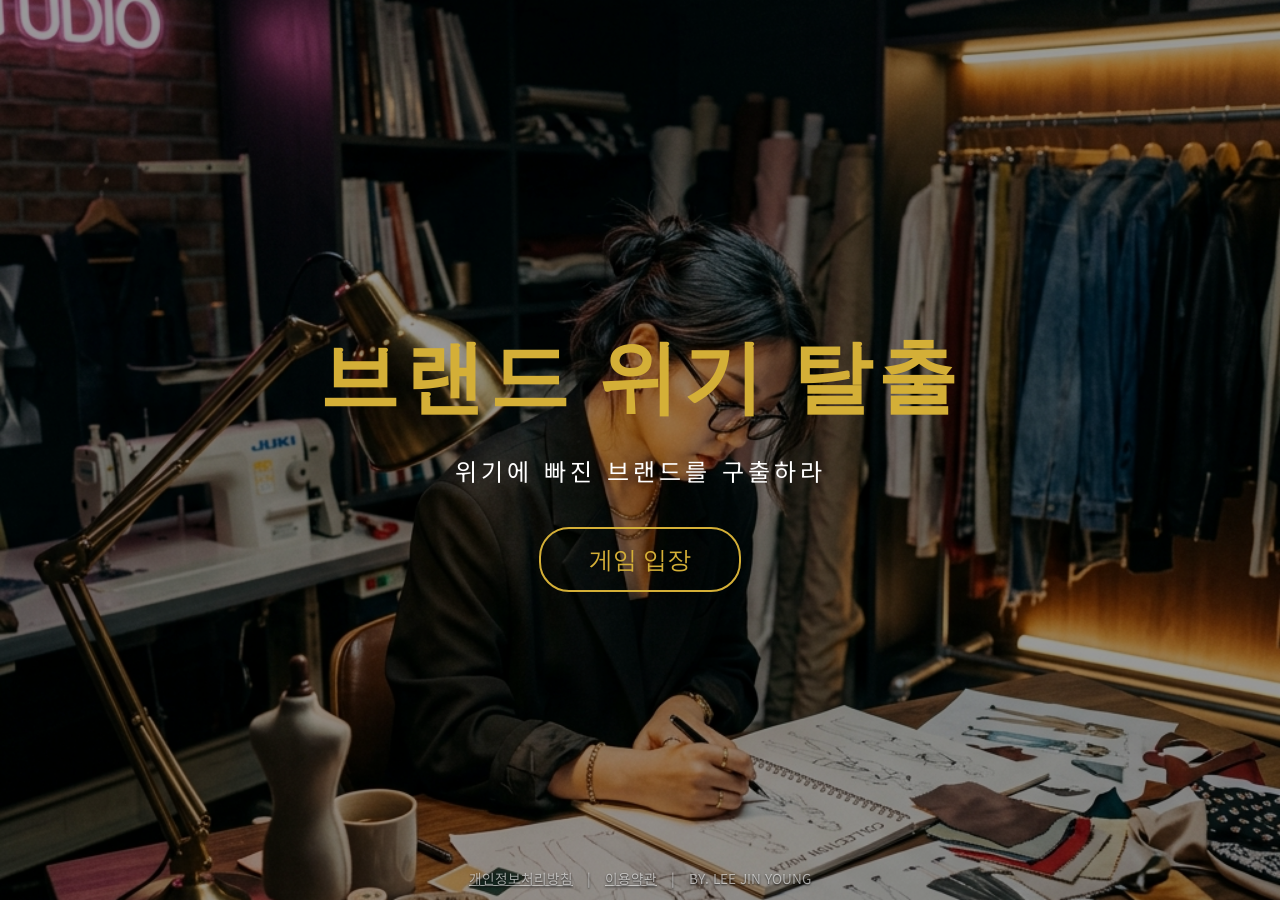
==== commit da9d0947: "Remove v32 version display badge" ====
--- a/index.html
+++ b/index.html
@@ -30,7 +30,7 @@
 <body>
     <!-- 현재 학급 워터마크 (교사 확인용) -->
     <div id="active-class-watermark" style="position: fixed; bottom: 10px; right: 10px; font-size: 1rem; font-weight: bold; color: rgba(255, 255, 255, 0.3); z-index: 1000; pointer-events: none; font-family: 'Noto Sans KR', sans-serif;"></div>
-    <div id="version-display" style="position:fixed; top:10px; right:10px; z-index:9999; background:red; color:white; padding:5px 10px; font-weight:bold; border-radius:5px;">v32.0</div>
+
     <div id="app-container">
         <!-- 상단 고정 헤더 -->
         <header id="main-header" class="hidden">
@@ -76,8 +76,15 @@
                                 <img src="조각 원단.png" style="width: 180px; height: 180px; object-fit: cover; border-radius: 12px; margin-bottom: 1rem; border: 3px solid var(--accent-gold); box-shadow: 0 4px 15px rgba(0,0,0,0.5);">
                                 <p id="qr-success-message" style="color: #f1c40f; font-size: 1.1rem; font-weight: bold; line-height: 1.5; word-break: keep-all;"></p>
                             </div>
-                            <p style="color: #ddd; margin-bottom: 1.5rem; line-height: 1.5; font-size: 0.95rem; word-break: keep-all;">인증이 완료되었습니다!<br><br>문제를 풀던 원래 게임 탭으로 돌아가면 자동으로 다음 미션이 열립니다.</p>
-                            <button id="btn-close-qr-tab" class="btn-secondary" style="width: 100%; border-color: var(--accent-gold); color: var(--accent-gold); padding: 1rem; font-size: 1.1rem; border-radius: 8px;" onclick="window.close(); alert('창이 자동으로 닫히지 않으면, 이 탭을 닫고 원래 게임 화면으로 돌아가주세요!');">이 창 닫고 돌아가기</button>
+                            <div style="background: rgba(231,76,60,0.1); border: 1px solid #e74c3c; border-radius: 8px; padding: 1rem; margin-bottom: 1.5rem;">
+                                <p style="color: #e74c3c; font-size: 1rem; font-weight: bold; margin-bottom: 0.5rem;">⚠️ 주의: 이 창에서는 다음 단계로 넘어가지 않습니다!</p>
+                                <p style="color: #ddd; font-size: 0.95rem; line-height: 1.5; word-break: keep-all;">
+                                    스마트폰의 <strong>뒤로 가기(◀)</strong> 버튼을 누르거나,<br>
+                                    <strong>열려 있는 웹페이지(탭) 목록(□)</strong>을 눌러서<br>
+                                    <strong>원래 문제를 풀던 게임 화면</strong>으로 직접 돌아가 주세요!
+                                </p>
+                            </div>
+                            <button id="btn-close-qr-tab" class="btn-secondary" style="width: 100%; border-color: var(--accent-gold); color: var(--accent-gold); padding: 1rem; font-size: 1.1rem; border-radius: 8px;" onclick="window.close(); alert('만약 창이 자동으로 닫히지 않는다면, 스마트폰의 뒤로가기 버튼을 누르거나 인터넷 탭 목록에서 원래 게임 화면으로 돌아가주세요!');">이 창 닫기 시도하기</button>
                         </div>
                     </div>
                 </div>
@@ -635,32 +642,32 @@
             </section>
             
             <!-- 최종 엔딩 스크린 -->
-            <section id="screen-ending" class="screen hidden" style="background: #000; position: absolute; top: 0; left: 0; width: 100%; height: 100%; z-index: 100; overflow: hidden; display: flex; align-items: center; justify-content: center;">
+            <section id="screen-ending" class="screen hidden" style="background: #000; position: absolute; top: 0; left: 0; width: 100%; height: 100%; z-index: 100; overflow-y: auto; display: flex; flex-direction: column; align-items: center; justify-content: flex-start; padding: 2rem 0;">
                 <!-- 폭죽 캔버스 -->
                 <canvas id="confetti-canvas" style="position: absolute; top: 0; left: 0; width: 100%; height: 100%; pointer-events: none; z-index: 101;"></canvas>
                 
-                <div id="certificate-container" style="background: white; width: 90%; max-width: 600px; padding: clamp(1rem, 3vw, 2rem); border: 15px solid #d4af37; border-style: double; box-shadow: 0 0 30px rgba(212,175,55,0.5); text-align: center; color: black; font-family: 'Playfair Display', serif; z-index: 102; box-sizing: border-box;">
+                <div id="certificate-container" style="background: white; width: 90%; max-width: 600px; padding: clamp(1rem, 5vw, 2rem); border: clamp(8px, 3vw, 15px) solid #d4af37; border-style: double; box-shadow: 0 0 30px rgba(212,175,55,0.5); text-align: center; color: black; font-family: 'Playfair Display', serif; z-index: 102; box-sizing: border-box; position: relative; margin-bottom: 2rem; margin-top: auto;">
                     <img src="https://images.unsplash.com/photo-1598284617181-4203da3b45a4?ixlib=rb-1.2.1&auto=format&fit=crop&w=100&q=80" alt="seal" style="width: 80px; height: 80px; margin: 0 auto 1rem auto; border-radius: 50%;">
-                    <h1 style="color: #8b5a2b; font-size: 2.5rem; margin-bottom: 1rem; border-bottom: 2px solid #8b5a2b; padding-bottom: 0.5rem; display: inline-block;">수석 에코 디자이너 임명장</h1>
+                    <h1 style="color: #8b5a2b; font-size: clamp(1.5rem, 6vw, 2.5rem); margin-bottom: 1rem; border-bottom: 2px solid #8b5a2b; padding-bottom: 0.5rem; display: inline-block;">수석 에코 디자이너 임명장</h1>
                     
-                    <h2 style="font-size: 1.8rem; margin: 1.5rem 0; color: #333;">소속: <span id="certificate-dept-name" style="text-decoration: underline; color: #000;"></span> <span id="certificate-student-name" style="text-decoration: underline; color: #000; margin-left: 10px;"></span></h2>
+                    <h2 style="font-size: clamp(1.1rem, 4.5vw, 1.8rem); margin: 1.5rem 0; color: #333; line-height: 1.4; word-break: keep-all;">소속: <span id="certificate-dept-name" style="text-decoration: underline; color: #000;"></span> <span id="certificate-student-name" style="text-decoration: underline; color: #000;"></span></h2>
                     
-                    <p style="font-size: 1.1rem; line-height: 1.8; margin-bottom: 2rem; font-family: 'Noto Sans KR', sans-serif;">
+                    <p style="font-size: clamp(0.9rem, 3.5vw, 1.1rem); line-height: 1.6; margin-bottom: 2rem; font-family: 'Noto Sans KR', sans-serif; word-break: keep-all;">
                         위 부서는 강태오 대표의 패스트 패션 계획을 훌륭히 저지하고,<br>
                         지속 가능한 패션 브랜드 <b>RE:BRAND</b>의 진정한 가치를 세상에 알리는 데<br>
                         지대한 공헌을 하였으므로 이 임명장을 수여합니다.
                     </p>
                     
-                    <div style="display: flex; justify-content: space-between; align-items: flex-end; margin-top: 3rem; padding: 0 2rem;">
-                        <div style="text-align: left; font-family: 'Noto Sans KR', sans-serif;">
+                    <div style="display: flex; justify-content: space-between; align-items: flex-end; margin-top: 2rem; padding: 0 clamp(0rem, 2vw, 2rem); flex-wrap: wrap; gap: 1rem;">
+                        <div style="text-align: left; font-family: 'Noto Sans KR', sans-serif; font-size: clamp(0.8rem, 3vw, 1rem);">
                             <p style="margin-bottom: 0.5rem;">날짜: 2026년 8월 9일</p>
                             <p>발급자: 수석 디자이너 한서연</p>
                         </div>
-                        <div style="font-size: 2rem; font-family: 'Great Vibes', cursive; color: #8b5a2b;">Han Seo-yeon</div>
+                        <div style="font-size: clamp(1.5rem, 5vw, 2rem); font-family: 'Great Vibes', cursive; color: #8b5a2b;">Han Seo-yeon</div>
                     </div>
                 </div>
                 
-                <button class="btn-primary btn-logout-role" style="position: absolute; bottom: 5%; z-index: 103; padding: 1rem 2rem; font-size: 1.2rem;">메인 화면으로 돌아가기</button>
+                <button class="btn-primary btn-logout-role" style="z-index: 103; padding: 1rem 2rem; font-size: clamp(1rem, 4vw, 1.2rem); margin-bottom: auto;">메인 화면으로 돌아가기</button>
             </section>
             
             <!-- 에필로그 모달 -->
@@ -759,7 +766,7 @@
                     <div class="mission-card" style="background: rgba(0,0,0,0.9); width: 95%; max-width: 500px; text-align: center; margin: 0 auto;">
                         <h2 style="color: var(--accent-gold); margin-bottom: 1rem;">🔎 조각 찾기 미션!</h2>
                         <p style="color: #ccc; margin-bottom: 2rem; font-size: 1.05rem;">
-                            교실 어딘가에 숨겨진 <strong><span id="qr-dept-name"></span></strong>의 조각을 찾아 휴대폰으로 스캔하세요!<br>스캔 후 나타나는 <strong>'숨겨진 메시지'</strong>를 정확히 입력해야 조각을 획득할 수 있습니다.
+                            교실 어딘가에 숨겨진 <strong><span id="qr-dept-name"></span></strong>의 조각을 찾아 휴대폰으로 스캔하세요!<br>선생님이 지정한 <strong>'부서별 비밀번호'</strong>를 정확히 입력해야 조각을 획득할 수 있습니다.
                         </p>
                         
                         <!-- 웹캠 내장 QR 스캐너 -->
@@ -769,9 +776,9 @@
                             <button id="btn-stop-scanner" class="btn-text" style="margin-top: 0.5rem; color: #e74c3c; width: 100%;">스캐너 닫기 ❌</button>
                         </div>
 
-                        <input type="text" id="qr-password-input" placeholder="숨겨진 메시지 직접 입력" style="font-size: 1.2rem; text-align: center; padding: 1rem; width: 80%; background: rgba(255,255,255,0.1); color: white; border: 2px solid var(--accent-gold); border-radius: 8px; margin-bottom: 1rem;" onkeydown="if(event.key === 'Enter') document.getElementById('btn-submit-qr').click();">
+                        <input type="text" id="qr-password-input" placeholder="비밀번호(숫자/문자) 입력" style="font-size: 1.2rem; text-align: center; padding: 1rem; width: 80%; background: rgba(255,255,255,0.1); color: white; border: 2px solid var(--accent-gold); border-radius: 8px; margin-bottom: 1rem;" onkeydown="if(event.key === 'Enter') document.getElementById('btn-submit-qr').click();">
                         <div style="position: relative; display: inline-block; width: 80%;">
-                            <button id="btn-submit-qr" class="btn-primary" style="font-size: 1.2rem; padding: 1rem 2rem; width: 100%;">잠금 해제</button>
+                            <button id="btn-submit-qr" class="btn-primary" style="font-size: 1.2rem; padding: 1rem 2rem; width: 100%;">원단 잠금 해제</button>
                             <div id="secret-skip-qr" style="position: absolute; right: 0; top: 0; width: 40px; height: 100%; cursor: pointer; z-index: 10;" title="강제 패스"></div>
                         </div>
                         <p id="qr-error-msg" class="error-text hidden" style="margin-top: 1rem; font-size: 1.1rem;">이건 우리 조각이 아니에요! 다른 조각을 찾아보세요.</p>
